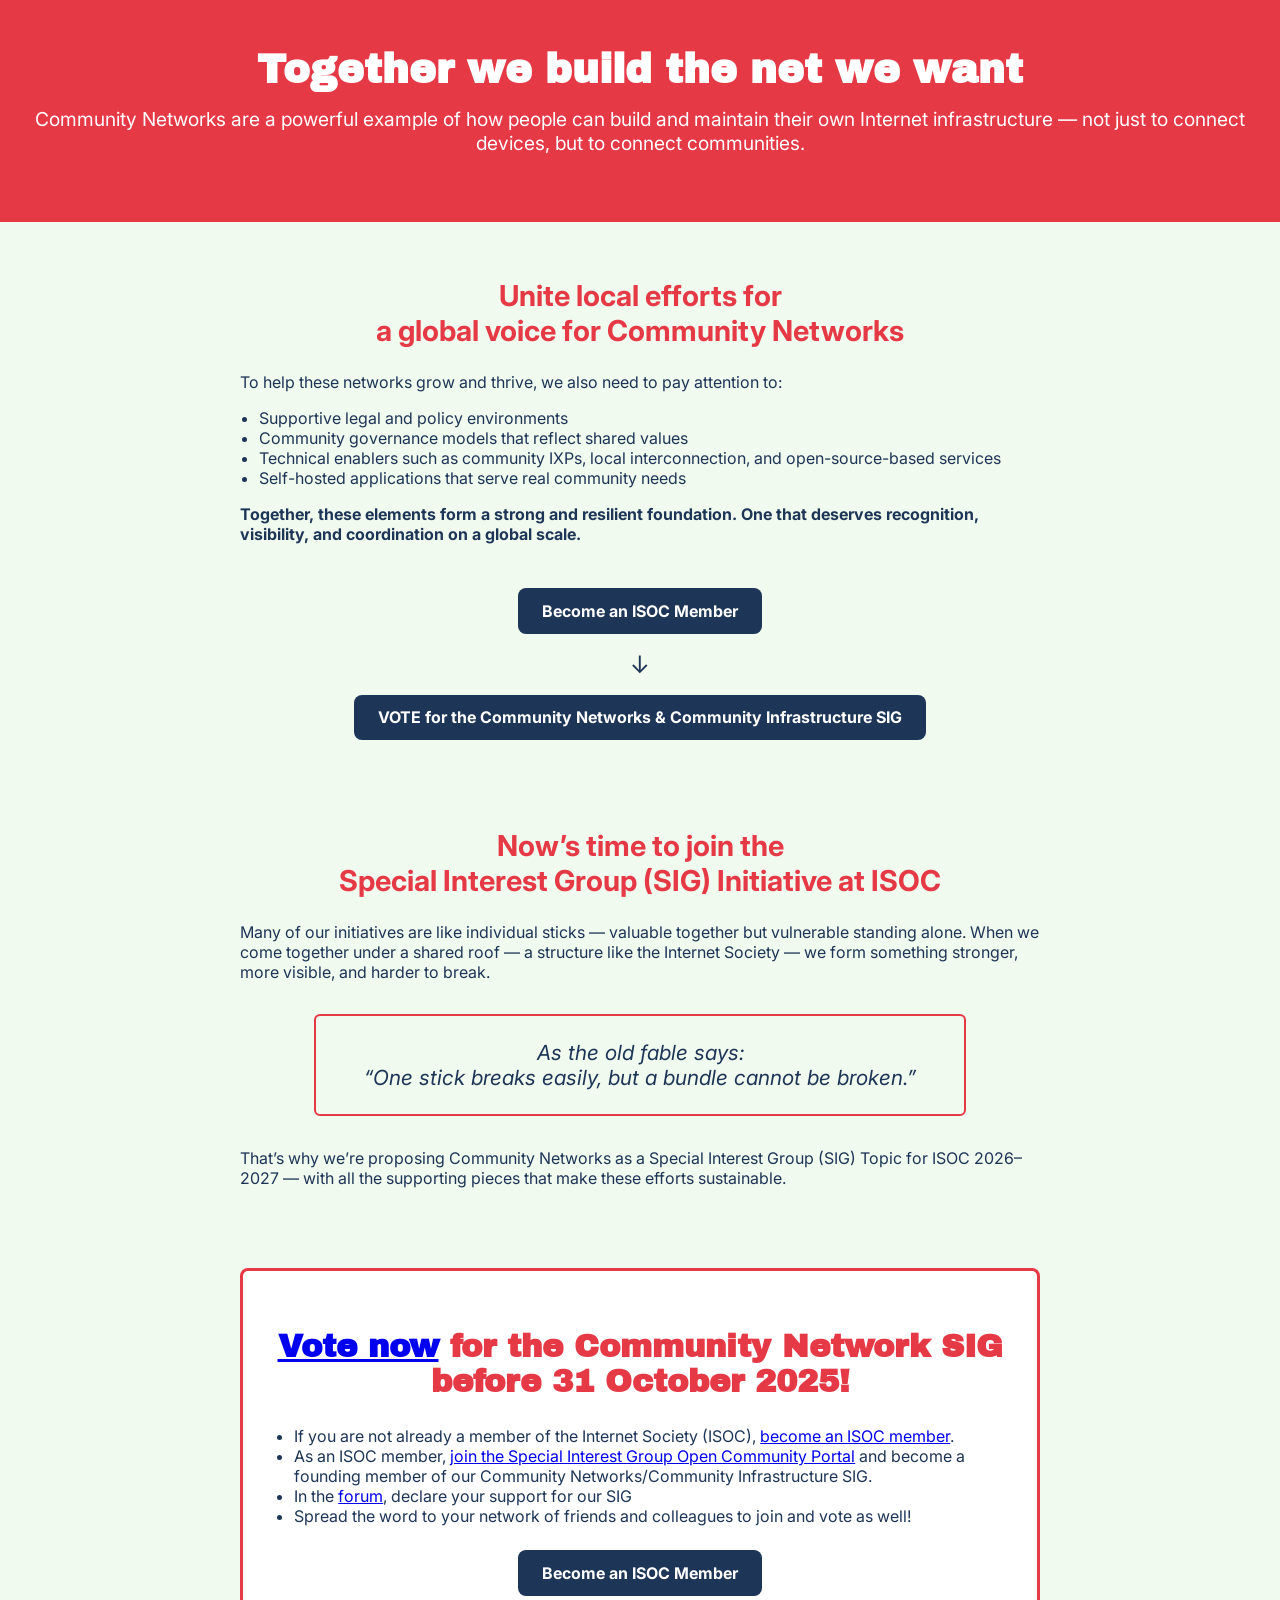
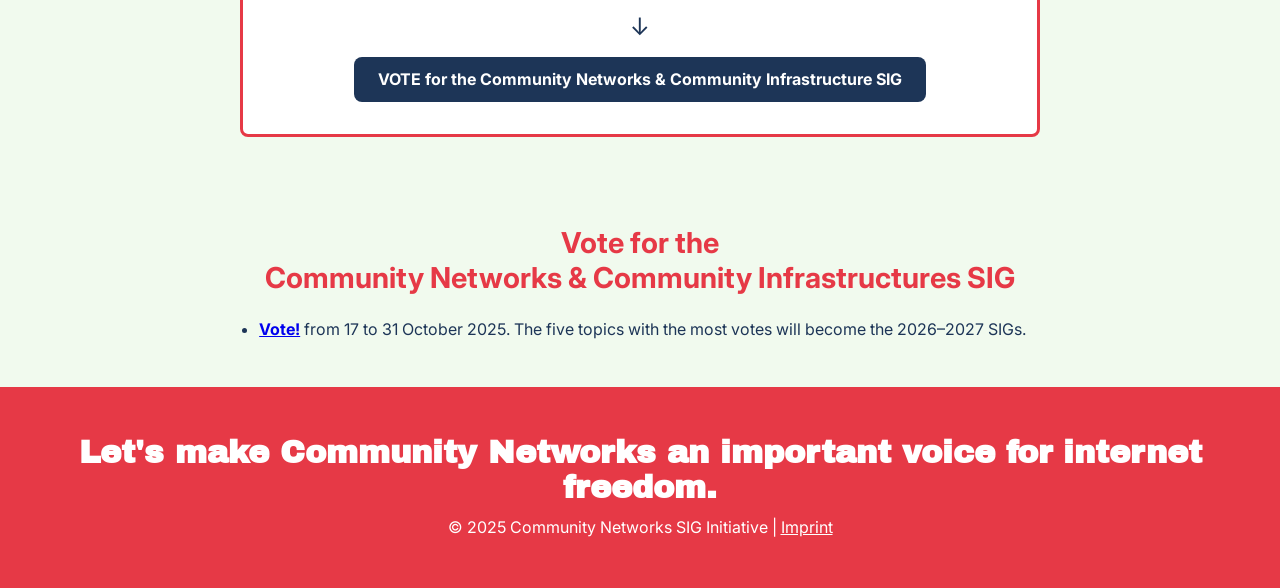
==== index.html @ 558577d7 "initial commit" ====
<!DOCTYPE html>
<html lang="en">
<head>
  <meta charset="UTF-8" />
  <meta name="viewport" content="width=device-width, initial-scale=1.0" />
  <title>Community Networks SIG – Build the Net We Want</title>
  <link href="https://fonts.googleapis.com/css2?family=Archivo+Black&family=Inter&display=swap" rel="stylesheet">
  <style>
    body {
      margin: 0;
      font-family: 'Inter', sans-serif;
      background-color: #F1FAEE;
      color: #1D3557;
    }
    header {
      background-color: #E63946;
      color: white;
      padding: 3rem 2rem;
      text-align: center;
    }
    header h1 {
      font-family: 'Archivo Black', sans-serif;
      font-size: 2.5rem;
      margin: 0;
    }
    header p {
      font-size: 1.2rem;
      margin-top: 1rem;
    }
    .cta-button {
      display: inline-block;
      background-color: #1D3557;
      color: white;
      padding: 0.8rem 1.5rem;
      border-radius: 8px;
      text-decoration: none;
      font-weight: bold;
    }
    section {
      padding: 2rem;
      max-width: 800px;
      margin: auto;
    }
    section h2 {
      font-size: 1.8rem;
      color: #E63946;
      text-align: center;
    }
    ul {
      padding-left: 1.2rem;
    }
    blockquote {
      font-style: italic;
      margin: 1.5rem 0;
      border-left: 4px solid #E63946;
      padding-left: 1rem;
      font-size: 1.6rem;
    }
    footer {
      background-color: #A8DADC;
      text-align: center;
      padding: 2rem;
      margin-top: 3rem;
    }
    .cta-group {
      margin-top: 1.5rem;
      display: flex;
      flex-direction: column;
      flex-wrap: wrap;
      gap: 1rem;
      align-items: center;
      justify-content: center;
    }
    .arrow {
      font-size: 1.5rem;
      color: #1D3557;
    }
  </style>
</head>
<body>
  <header>
    <h1>Together we build the net we want</h1>
    <p>Community Networks are a powerful example of how people can build and maintain their own Internet infrastructure — not just to connect devices, but to connect communities.</p>
  </header>

  <section>
    <h2>Unite local efforts for<br> a global voice for Community Networks</h2>
    <p>To help these networks grow and thrive, we also need to pay attention to:</p>
    <ul>
      <li>Supportive legal and policy environments</li>
      <li>Community governance models that reflect shared values</li>
      <li>Technical enablers such as community IXPs, local interconnection, and open-source-based services</li>
      <li>Self-hosted applications that serve real community needs</li>
    </ul>
    <p><strong>Together, these elements form a strong and resilient foundation. One that deserves recognition, visibility, and coordination on a global scale.</strong><br/><br/></p>
    <div class="cta-group">
      <a href="https://www.internetsociety.org/become-a-member/" target="_blank" class="cta-button">Become an ISOC Member</a>
      <span class="arrow">↓</span>
      <a href="https://www.surveymonkey.com/r/sigvote" target="_blank" class="cta-button">VOTE for the Community Networks & Community Infrastructure SIG</a>
    </div>
  </section>

  <section>
    <h2>Now’s time to join the <br> Special Interest Group (SIG) Initiative at ISOC</h2>
    <p>Many of our initiatives are like individual sticks — valuable together but vulnerable standing alone. When we come together under a shared roof — a structure like the Internet Society — we form something stronger, more visible, and harder to break.</p>
    <div style="margin: 2rem auto; padding: 1.5rem; border: 2px solid #E63946; border-radius: 6px; font-size: 1.3rem; font-style: italic; text-align: center; max-width: 600px;">
	    As the old fable says:<br> “One stick breaks easily, but a bundle cannot be broken.”
</div>
    <p>That’s why we’re proposing Community Networks as a Special Interest Group (SIG) Topic for ISOC 2026–2027 — with all the supporting pieces that make these efforts sustainable.</p>
  </section>

  <section>
  <div style="border: 3px solid #E63946; border-radius: 8px; padding: 2rem; background-color: #fff;">
    <h2 style="font-size: 2rem; text-align: center; color: #E63946; font-family: 'Archivo Black', sans-serif;">  <a href="https://www.surveymonkey.com/r/sigvote">Vote now</a> for the Community Network SIG<br>before 31 October 2025!</h2>
    <ul>
      <li>If you are not already a member of the Internet Society (ISOC), <a href="https://www.internetsociety.org/become-a-member/">become an ISOC member</a>.</li>
      <li>As an ISOC member, <a href="https://community.internetsociety.org/s/join-process?groupId=a0OUO00000AoDsS">join the Special Interest Group Open Community Portal</a> and become a founding member of our Community Networks/Community Infrastructure SIG.</li>
      <li>In the <a href="https://community.internetsociety.org/s/join-process?groupId=a0OUO00000AoDsS">forum</a>, declare your support for our SIG</li>
      <li>Spread the word to your network of friends and colleagues to join and vote as well!</li>
    </ul>
    <div class="cta-group">
      <a href="https://www.internetsociety.org/become-a-member/" target="_blank" class="cta-button">Become an ISOC Member</a>
      <span class="arrow">↓</span>
      <a href="https://www.surveymonkey.com/r/sigvote" target="_blank" class="cta-button">VOTE for the Community Networks & Community Infrastructure SIG</a>
    </div>
  </div>
</section>

  <section>
    <h2>Vote for the<br>Community Networks & Community Infrastructures SIG</h2>
    <ul>
	    <li><strong><a href="https://www.surveymonkey.com/r/sigvote">Vote!</a></strong> from 17 to 31 October 2025. The five topics with the most votes will become the 2026–2027 SIGs.</li>
    </ul>
    
  </section>

  <div style="background-color: #E63946; color: white; padding: 3rem 2rem; text-align: center; font-weight: bold; font-size: 2rem; font-family: 'Archivo Black', sans-serif;">
  Let's make Community Networks an important voice for internet freedom.<br />
  <span style="font-size: 1rem; font-family: 'Inter', sans-serif; font-weight: normal;">
    © 2025 Community Networks SIG Initiative | <a href="https://foerderverein.freie-netzwerke.de/impressum/" style="color: white; text-decoration: underline;">Imprint</a>
  </span>
</div>
</body>
</html>
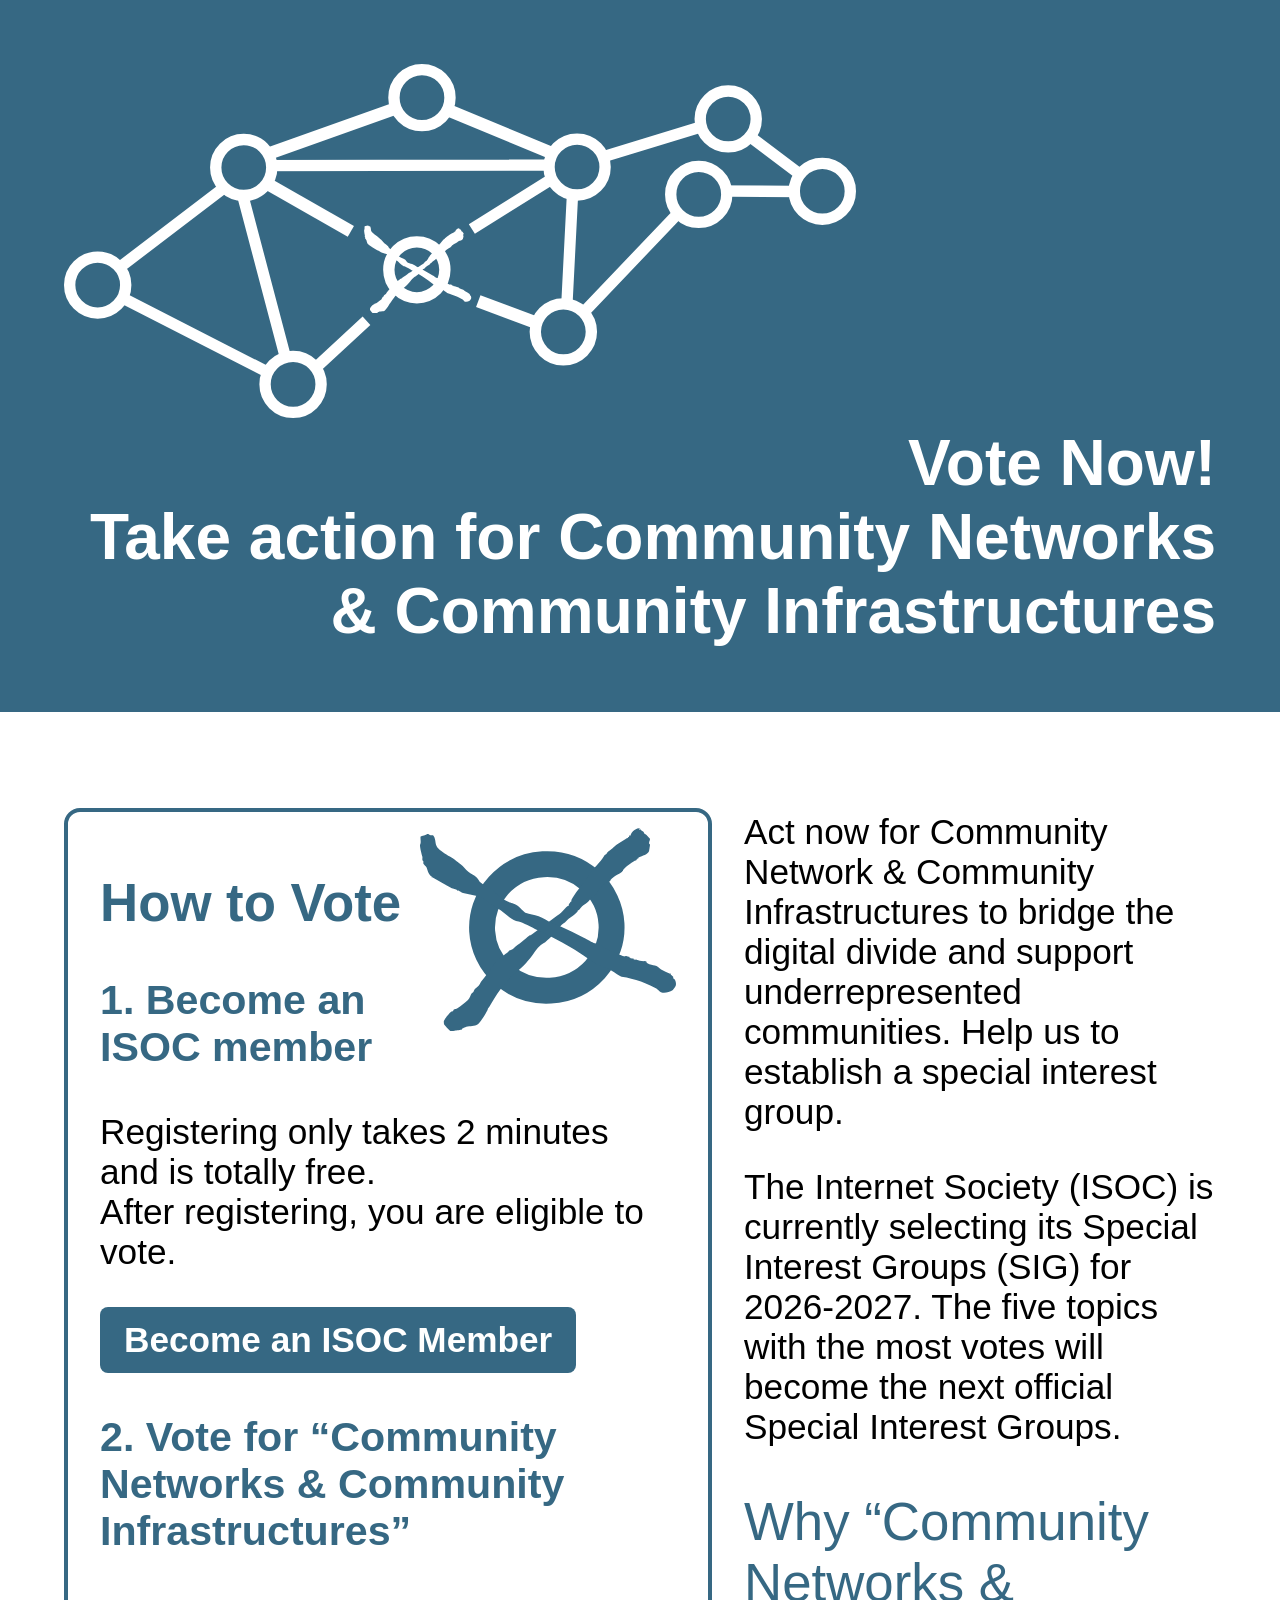
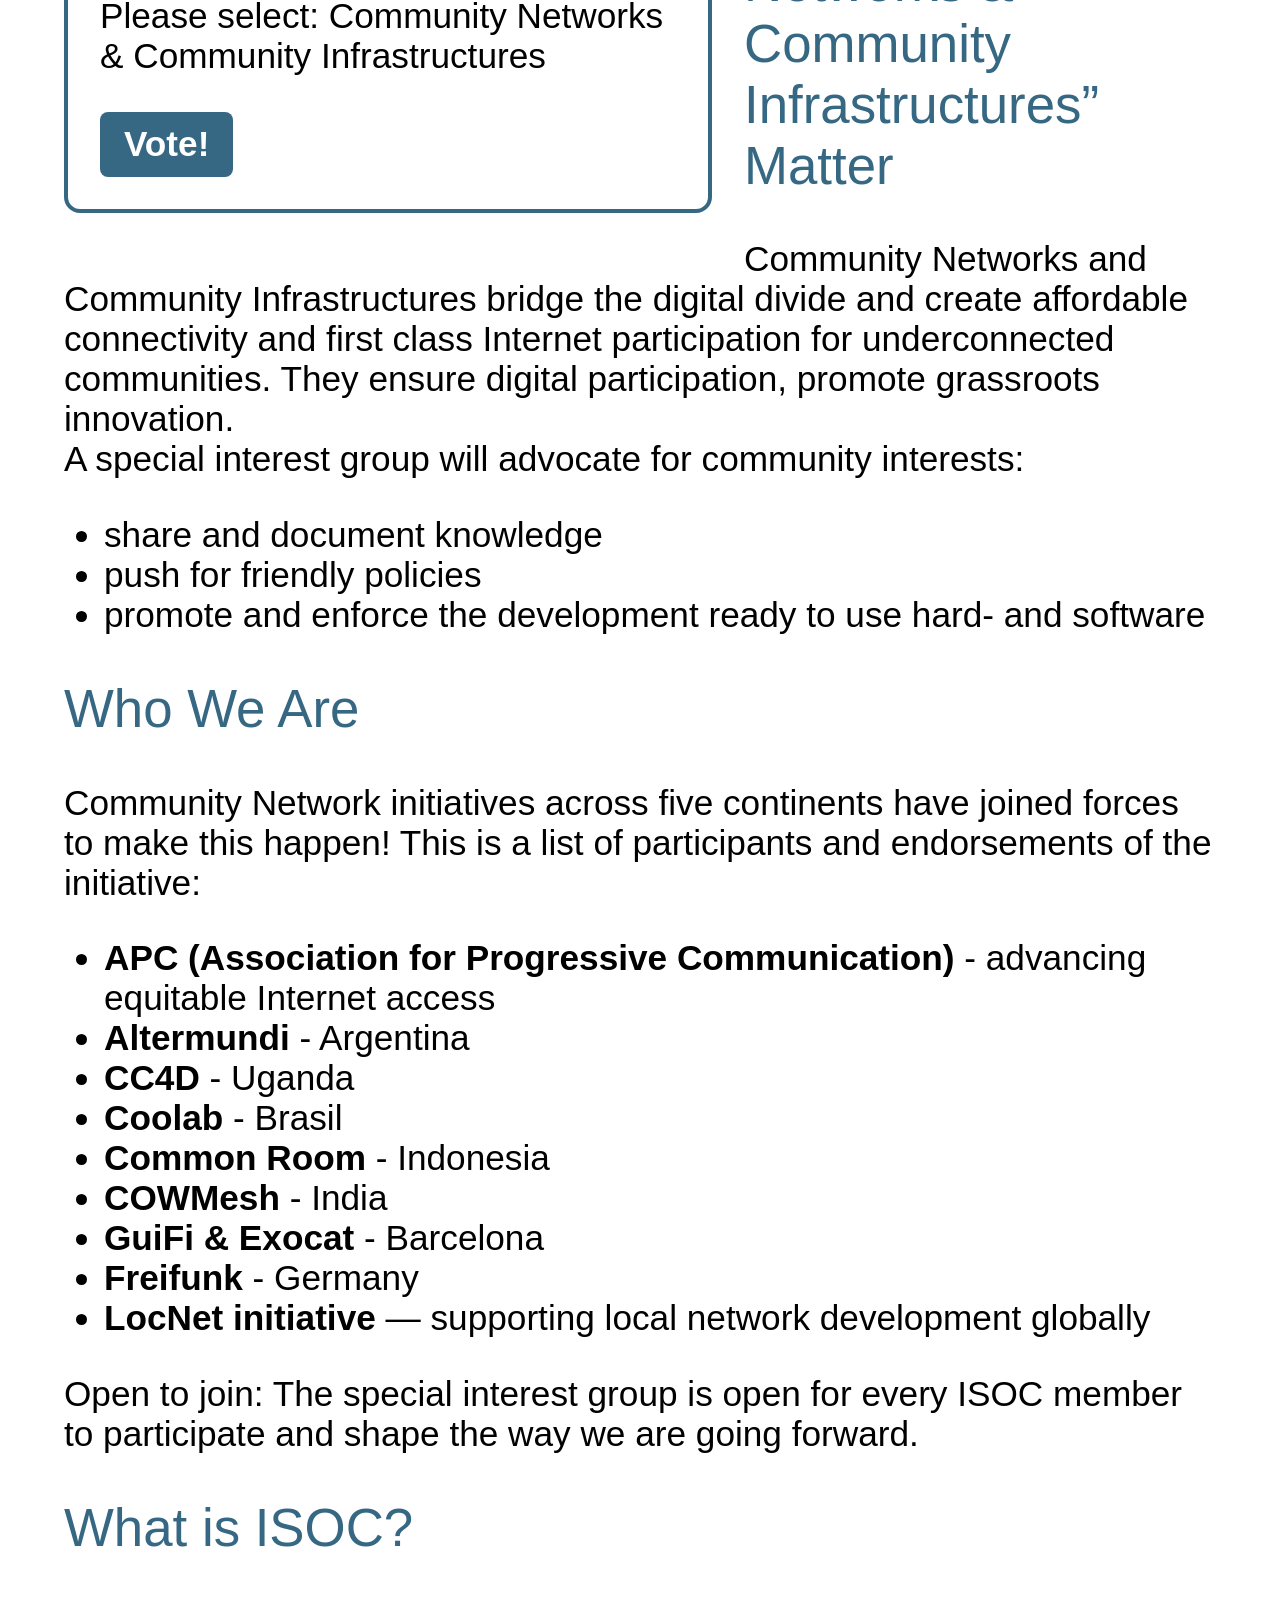
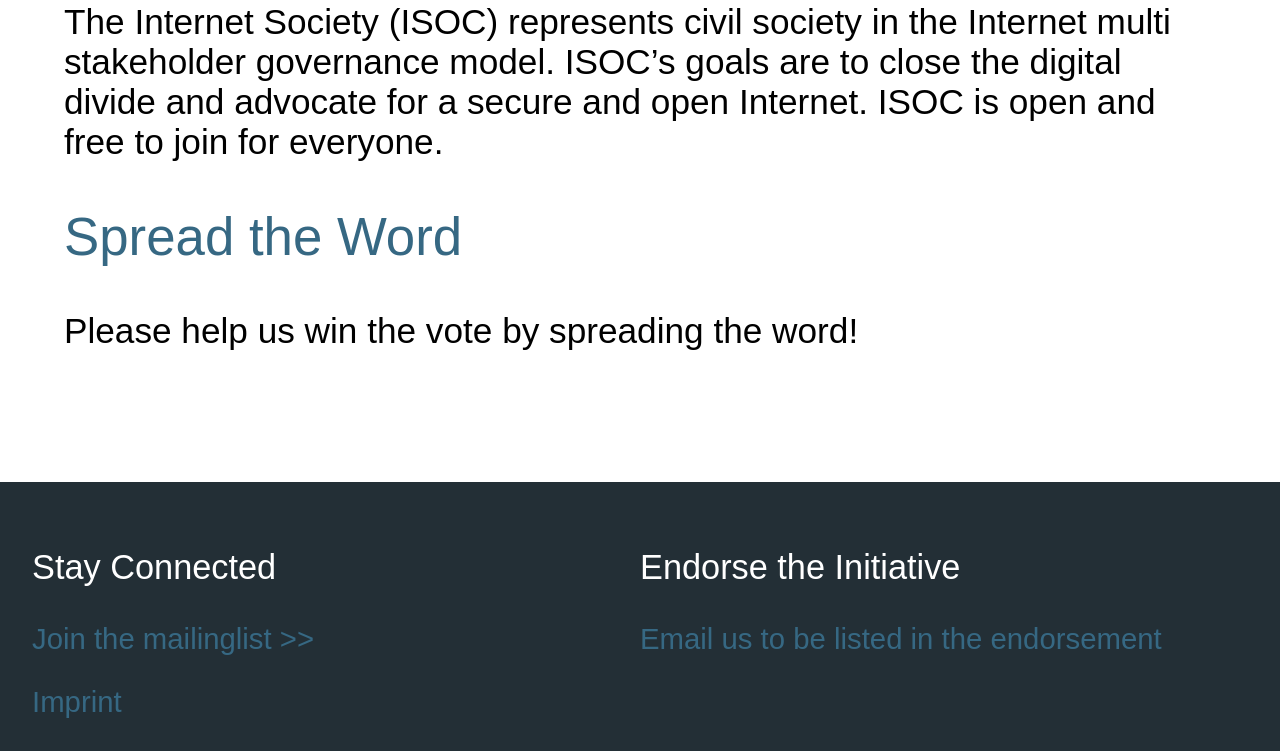
==== commit 0290fb5e: "mobile fixes" ====
--- a/index.html
+++ b/index.html
@@ -1,144 +1,136 @@
 <!DOCTYPE html>
 <html lang="en">
+
 <head>
   <meta charset="UTF-8" />
   <meta name="viewport" content="width=device-width, initial-scale=1.0" />
-  <title>Community Networks SIG – Build the Net We Want</title>
-  <link href="https://fonts.googleapis.com/css2?family=Archivo+Black&family=Inter&display=swap" rel="stylesheet">
-  <style>
-    body {
-      margin: 0;
-      font-family: 'Inter', sans-serif;
-      background-color: #F1FAEE;
-      color: #1D3557;
-    }
-    header {
-      background-color: #E63946;
-      color: white;
-      padding: 3rem 2rem;
-      text-align: center;
-    }
-    header h1 {
-      font-family: 'Archivo Black', sans-serif;
-      font-size: 2.5rem;
-      margin: 0;
-    }
-    header p {
-      font-size: 1.2rem;
-      margin-top: 1rem;
-    }
-    .cta-button {
-      display: inline-block;
-      background-color: #1D3557;
-      color: white;
-      padding: 0.8rem 1.5rem;
-      border-radius: 8px;
-      text-decoration: none;
-      font-weight: bold;
-    }
-    section {
-      padding: 2rem;
-      max-width: 800px;
-      margin: auto;
-    }
-    section h2 {
-      font-size: 1.8rem;
-      color: #E63946;
-      text-align: center;
-    }
-    ul {
-      padding-left: 1.2rem;
-    }
-    blockquote {
-      font-style: italic;
-      margin: 1.5rem 0;
-      border-left: 4px solid #E63946;
-      padding-left: 1rem;
-      font-size: 1.6rem;
-    }
-    footer {
-      background-color: #A8DADC;
-      text-align: center;
-      padding: 2rem;
-      margin-top: 3rem;
-    }
-    .cta-group {
-      margin-top: 1.5rem;
-      display: flex;
-      flex-direction: column;
-      flex-wrap: wrap;
-      gap: 1rem;
-      align-items: center;
-      justify-content: center;
-    }
-    .arrow {
-      font-size: 1.5rem;
-      color: #1D3557;
-    }
-  </style>
+  <title>Vote Now! Community Networks & Community Infrastructures</title>
+  <link rel="stylesheet" href="vote-now.css" type="text/css">
+
+  <meta property="og:url" content="https://isoc-sig.beta.freifunk.net/vote-now.html">
+  <meta property="og:site_name"
+    content="Community Networks & Community Infrastructures Special Interest Group Initiative">
+  <meta property="og:title" content="Vote Now! for Community Networks & Community Infrastructures">
+  <meta property="og:description"
+    content="Help us win the vote for an ISOC Special Interest Group for Community Networks & Community Infrastructures">
+  <meta property="og:image:width" content="1024">
+  <meta property="og:image:height" content="683">
+  <meta property="og:image" content="https://isoc-sig.beta.freifunk.net/vote-now.jpg">
+  <meta property="og:image:secure_url" content="https://isoc-sig.beta.freifunk.net/vote-now.jpg">
+  <meta property="og:image:type" content="image/jpeg" />
+  <meta property="og:locale" content="en">
+  <meta property="og:type" content="website">
+
+  <meta name="twitter:card" content="summary">
+  <meta name="twitter:title" content="Vote Now! for Community Networks & Community Infrastructures">
+  <meta name="twitter:description"
+    content="Help us win the vote for an ISOC Special Interest Group for Community Networks & Community Infrastructures">
+  <meta name="twitter:image" content="https://isoc-sig.beta.freifunk.net/vote-now.jpg">
+
 </head>
+
 <body>
   <header>
-    <h1>Together we build the net we want</h1>
-    <p>Community Networks are a powerful example of how people can build and maintain their own Internet infrastructure — not just to connect devices, but to connect communities.</p>
+    <p class="network">
+      <img src="network-header.svg" alt="Vote Now! for Community Networks & Community Infrastructures" />
+    </p>
+    <h1>Vote Now!<br />
+      Take action for Community Networks & Community Infrastructures</h1>
+
   </header>
 
-  <section>
-    <h2>Unite local efforts for<br> a global voice for Community Networks</h2>
-    <p>To help these networks grow and thrive, we also need to pay attention to:</p>
-    <ul>
-      <li>Supportive legal and policy environments</li>
-      <li>Community governance models that reflect shared values</li>
-      <li>Technical enablers such as community IXPs, local interconnection, and open-source-based services</li>
-      <li>Self-hosted applications that serve real community needs</li>
-    </ul>
-    <p><strong>Together, these elements form a strong and resilient foundation. One that deserves recognition, visibility, and coordination on a global scale.</strong><br/><br/></p>
-    <div class="cta-group">
-      <a href="https://www.internetsociety.org/become-a-member/" target="_blank" class="cta-button">Become an ISOC Member</a>
-      <span class="arrow">↓</span>
-      <a href="https://www.surveymonkey.com/r/sigvote" target="_blank" class="cta-button">VOTE for the Community Networks & Community Infrastructure SIG</a>
+  <main>
+
+
+    <section id="how-to-vote">
+      <img src="vote.svg" alt="" class="vote">
+      <h2>How to Vote</h2>
+      <div>
+        <h3><span class="number">1.</span> Become an ISOC member</h3>
+        <p>Registering only takes 2 minutes and is totally free.<br />
+          After registering, you are eligible to vote.</p>
+        <a class="button" target="_blank" href="https://www.internetsociety.org/become-a-member/">Become an ISOC
+          Member</a>
+      </div>
+      <div>
+        <h3><span class="number">2.</span> Vote for “Community Networks & Community Infrastructures”</h3>
+        <p>Please select: Community Networks & Community Infrastructures</p>
+        <a class="button" target="_blank" href="https://www.surveymonkey.com/r/sigvote">Vote!</a>
+      </div>
+    </section>
+
+    <section id="introduction">
+      <p>Act now for Community Network & Community Infrastructures to bridge the digital divide and support
+        underrepresented communities. Help us to establish a special interest group.</p>
+      <p>The Internet Society (ISOC) is currently selecting its Special Interest Groups (SIG) for 2026-2027. The five
+        topics with the most votes will become the next official Special Interest Groups.</p>
+    </section>
+
+    <section id="why">
+      <h2>Why “Community Networks & Community Infrastructures” Matter</h2>
+      <p>Community Networks and Community Infrastructures bridge the digital divide and create affordable connectivity
+        and
+        first class Internet participation for underconnected communities. They ensure digital participation, promote
+        grassroots innovation.<br />
+        A special interest group will advocate for community interests:</p>
+      <ul>
+        <li>share and document knowledge</li>
+        <li>push for friendly policies</li>
+        <li>promote and enforce the development ready to use hard- and software</li>
+      </ul>
+    </section>
+
+    <section id="who-we-are">
+      <h2>Who We Are</h2>
+      <p>Community Network initiatives across five continents have joined forces to make this happen!
+        This is a list of participants and endorsements of the initiative:
+      </p>
+      <ul>
+        <li><strong>APC (Association for Progressive Communication)</strong> - advancing equitable Internet access</li>
+        <li><strong>Altermundi</strong> - Argentina</li>
+        <li><strong>CC4D</strong> - Uganda</li>
+        <li><strong>Coolab</strong> - Brasil</li>
+        <li><strong>Common Room</strong> - Indonesia</li>
+        <li><strong>COWMesh</strong> - India</li>
+        <li><strong>GuiFi & Exocat</strong> - Barcelona</li>
+        <li><strong>Freifunk</strong> - Germany</li>
+        <li><strong>LocNet initiative</strong> — supporting local network development globally</li>
+      </ul>
+      <p>Open to join: The special interest group is open for every ISOC member to participate and shape the way we are
+        going forward.
+      </p>
+    </section>
+
+    <section id="what-is-isoc">
+      <h2>What is ISOC?</h2>
+      <p>The Internet Society (ISOC) represents civil society in the Internet multi stakeholder governance model. ISOC’s
+        goals are to close the digital divide and advocate for a secure and open Internet. ISOC is open and free to join
+        for everyone.
+      </p>
+    </section>
+
+    <section id="spread-the-word">
+      <h2>Spread the Word</h2>
+      <p>Please help us win the vote by spreading the word!</p>
+    </section>
+  </main>
+
+  <footer>
+    <div class="flex">
+      <div>
+        <h3>Stay Connected</h3>
+        <p><a href="mailto:isoc-cnci-sig@freifunk.net" target="_blank">Join the mailinglist &gt;&gt;</a></p>
+
+      </div>
+      <div>
+        <h3>Endorse the Initiative</h3>
+        <p><a href="mailto:isoc-cnci-sig@networkcommons.org">Email us to be listed in the endorsement</a>
+        </p>
+      </div>
     </div>
-  </section>
 
-  <section>
-    <h2>Now’s time to join the <br> Special Interest Group (SIG) Initiative at ISOC</h2>
-    <p>Many of our initiatives are like individual sticks — valuable together but vulnerable standing alone. When we come together under a shared roof — a structure like the Internet Society — we form something stronger, more visible, and harder to break.</p>
-    <div style="margin: 2rem auto; padding: 1.5rem; border: 2px solid #E63946; border-radius: 6px; font-size: 1.3rem; font-style: italic; text-align: center; max-width: 600px;">
-	    As the old fable says:<br> “One stick breaks easily, but a bundle cannot be broken.”
-</div>
-    <p>That’s why we’re proposing Community Networks as a Special Interest Group (SIG) Topic for ISOC 2026–2027 — with all the supporting pieces that make these efforts sustainable.</p>
-  </section>
+    <p class="imprint"><a href="https://foerderverein.freie-netzwerke.de/impressum/">Imprint</a></p>
+  </footer>
+</body>
 
-  <section>
-  <div style="border: 3px solid #E63946; border-radius: 8px; padding: 2rem; background-color: #fff;">
-    <h2 style="font-size: 2rem; text-align: center; color: #E63946; font-family: 'Archivo Black', sans-serif;">  <a href="https://www.surveymonkey.com/r/sigvote">Vote now</a> for the Community Network SIG<br>before 31 October 2025!</h2>
-    <ul>
-      <li>If you are not already a member of the Internet Society (ISOC), <a href="https://www.internetsociety.org/become-a-member/">become an ISOC member</a>.</li>
-      <li>As an ISOC member, <a href="https://community.internetsociety.org/s/join-process?groupId=a0OUO00000AoDsS">join the Special Interest Group Open Community Portal</a> and become a founding member of our Community Networks/Community Infrastructure SIG.</li>
-      <li>In the <a href="https://community.internetsociety.org/s/join-process?groupId=a0OUO00000AoDsS">forum</a>, declare your support for our SIG</li>
-      <li>Spread the word to your network of friends and colleagues to join and vote as well!</li>
-    </ul>
-    <div class="cta-group">
-      <a href="https://www.internetsociety.org/become-a-member/" target="_blank" class="cta-button">Become an ISOC Member</a>
-      <span class="arrow">↓</span>
-      <a href="https://www.surveymonkey.com/r/sigvote" target="_blank" class="cta-button">VOTE for the Community Networks & Community Infrastructure SIG</a>
-    </div>
-  </div>
-</section>
-
-  <section>
-    <h2>Vote for the<br>Community Networks & Community Infrastructures SIG</h2>
-    <ul>
-	    <li><strong><a href="https://www.surveymonkey.com/r/sigvote">Vote!</a></strong> from 17 to 31 October 2025. The five topics with the most votes will become the 2026–2027 SIGs.</li>
-    </ul>
-    
-  </section>
-
-  <div style="background-color: #E63946; color: white; padding: 3rem 2rem; text-align: center; font-weight: bold; font-size: 2rem; font-family: 'Archivo Black', sans-serif;">
-  Let's make Community Networks an important voice for internet freedom.<br />
-  <span style="font-size: 1rem; font-family: 'Inter', sans-serif; font-weight: normal;">
-    © 2025 Community Networks SIG Initiative | <a href="https://foerderverein.freie-netzwerke.de/impressum/" style="color: white; text-decoration: underline;">Imprint</a>
-  </span>
-</div>
-</body>
-</html>
+</html>
--- a/vote-now.css
+++ b/vote-now.css
@@ -0,0 +1,162 @@
+:root {
+    --highlight-color: #366883;
+    --highlight-contrast: #ffffff;
+    --font-family: 'Hind', Helvetica, Arial, sans-serif;
+    --page-width: 88rem;
+    --footer-background: #232f36;
+    --footer-text-color: #ffffff;
+}
+
+@media screen and (max-width: 1120px) {
+    :root {
+        font-size: 10px;
+    }
+}
+
+body {
+    margin: 0;
+    font-family: Hind, Helvetica, Arial, sans-serif;
+    font-weight: 300;
+    letter-spacing: 0;
+    font-size: 2.2rem;
+}
+
+h1,
+h2,
+h3,
+h4,
+h5,
+h6 {
+    font-weight: 300;
+}
+
+a {
+    color: var(--highlight-color);
+    text-decoration: none;
+}
+
+a:hover {
+    text-decoration: underline;
+}
+
+header {
+    background-color: var(--highlight-color);
+    color: var(--highlight-contrast);
+    padding: 4rem;
+}
+
+@media screen and (max-width: 1120px) {
+    header {
+        padding: 2rem;
+    }
+}
+
+header h1,
+header p {
+    max-width: var(--page-width);
+    margin: auto;
+}
+
+header h1 {
+    font-size: 4rem;
+    font-weight: bold;
+    text-align: right;
+}
+
+header p {
+    text-align: left;
+}
+
+header p img {
+    max-width: 100%;
+}
+
+
+main {
+    max-width: var(--page-width);
+    margin: auto;
+    padding: 4rem;
+}
+
+main h1,
+main h2,
+main h3 {
+    color: var(--highlight-color);
+}
+
+
+/* How To Vote */
+#how-to-vote {
+    border: 4px solid var(--highlight-color);
+    padding: 2rem;
+    padding-top: 1rem;
+    border-radius: 1rem;
+    margin-top: 2rem;
+    margin-bottom: 2rem;
+}
+
+@media screen and (min-width: 1120px) {
+    #how-to-vote {
+        float: left;
+        width: 50%;
+        margin-right: 2rem;
+    }
+}
+
+#how-to-vote .vote {
+    display: block;
+    float: right;
+    width: 16rem;
+}
+
+#how-to-vote h2 {
+    font-weight: bold;
+}
+
+#how-to-vote h3 {
+    font-weight: bold;
+}
+
+a.button {
+    display: inline-block;
+    background-color: var(--highlight-color);
+    color: var(--highlight-contrast);
+    padding: 0.8rem 1.5rem;
+    border-radius: 8px;
+    text-decoration: none;
+    font-weight: bold;
+    transition-duration: 0.4s;
+}
+
+a.button:hover {
+    box-shadow: 12px 12px 2px 1px rgba(0, 0, 0, 0.6);
+}
+
+footer {
+    background-color: var(--footer-background);
+    color: var(--footer-text-color);
+    padding: 4rem;
+    padding-bottom: 4rem;
+    margin-top: 2rem;
+    font-size: smaller;
+}
+
+footer .imprint,
+footer .flex {
+    max-width: var(--page-width);
+    margin: auto;
+}
+
+@media screen and (min-width: 1120px) {
+    footer {
+        padding: 2rem;
+    }
+
+    footer .flex {
+        display: flex;
+    }
+
+    footer .flex div {
+        flex: 1;
+    }
+}
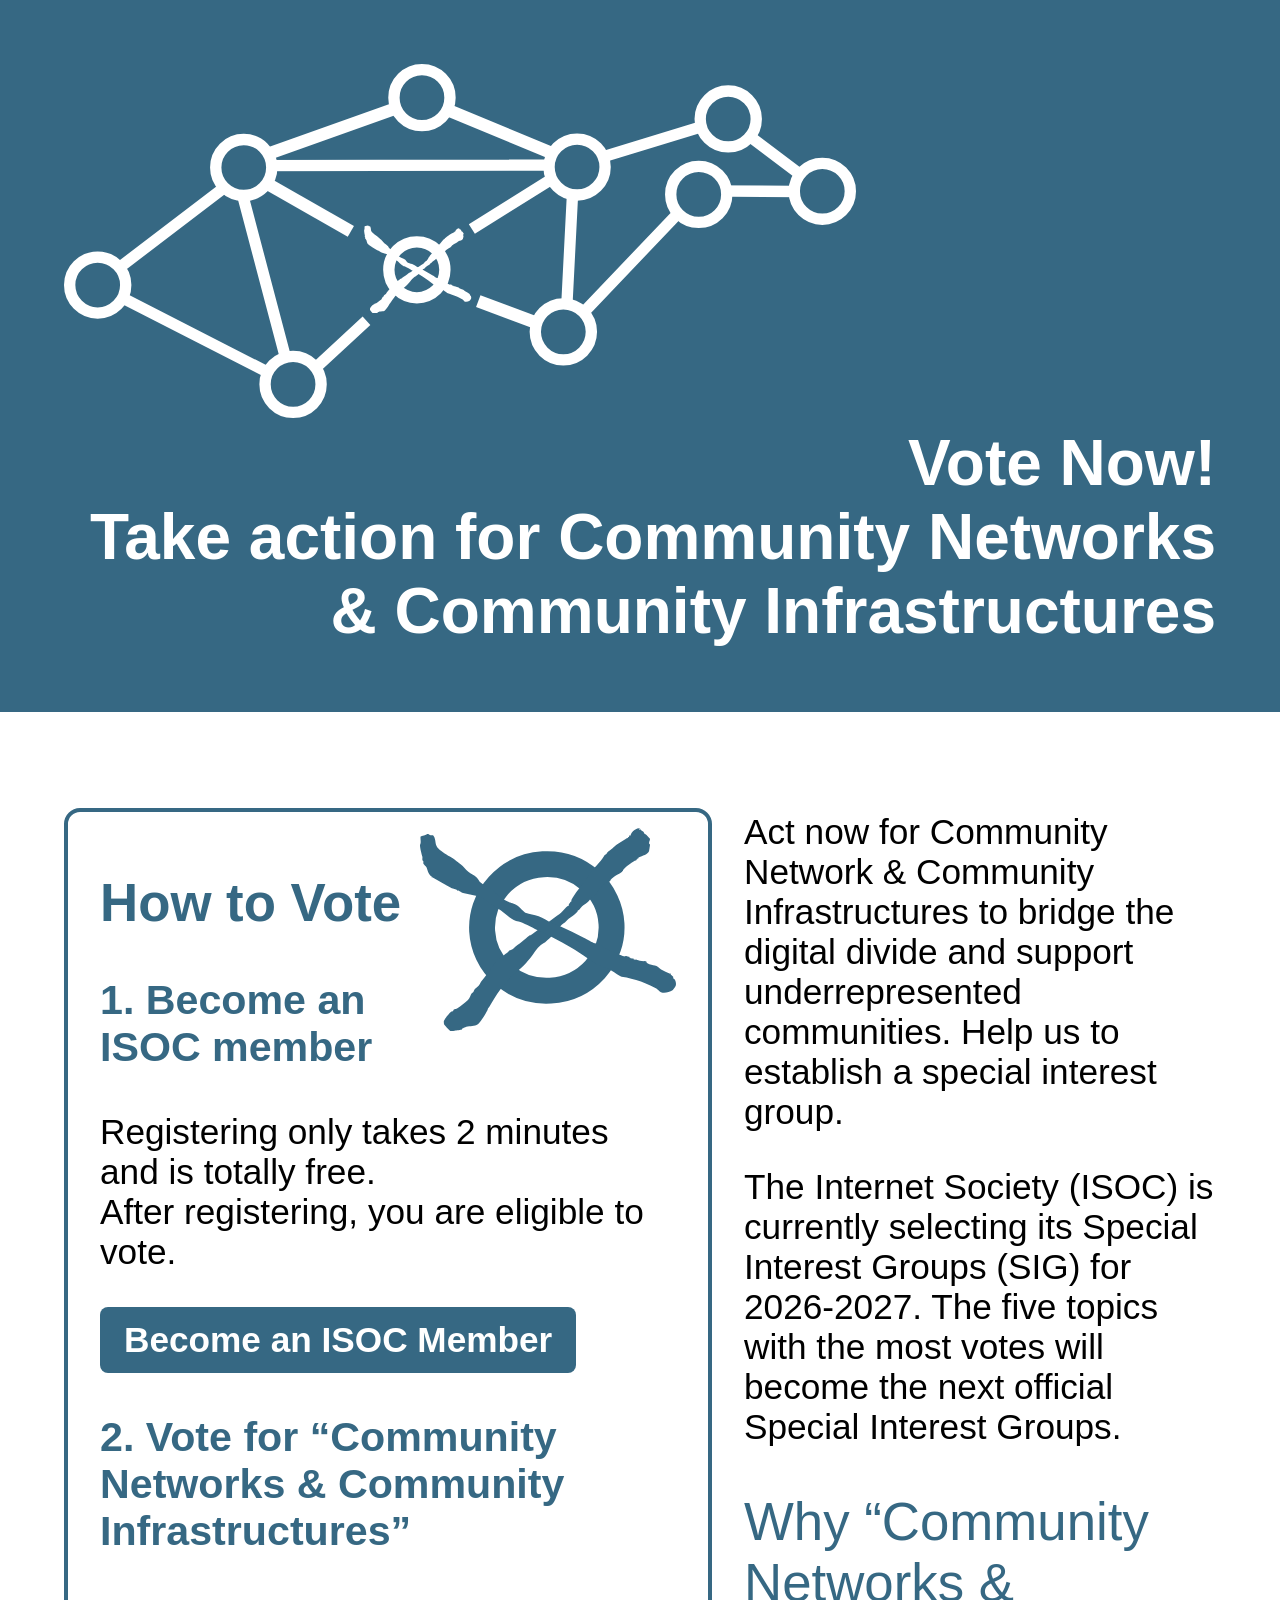
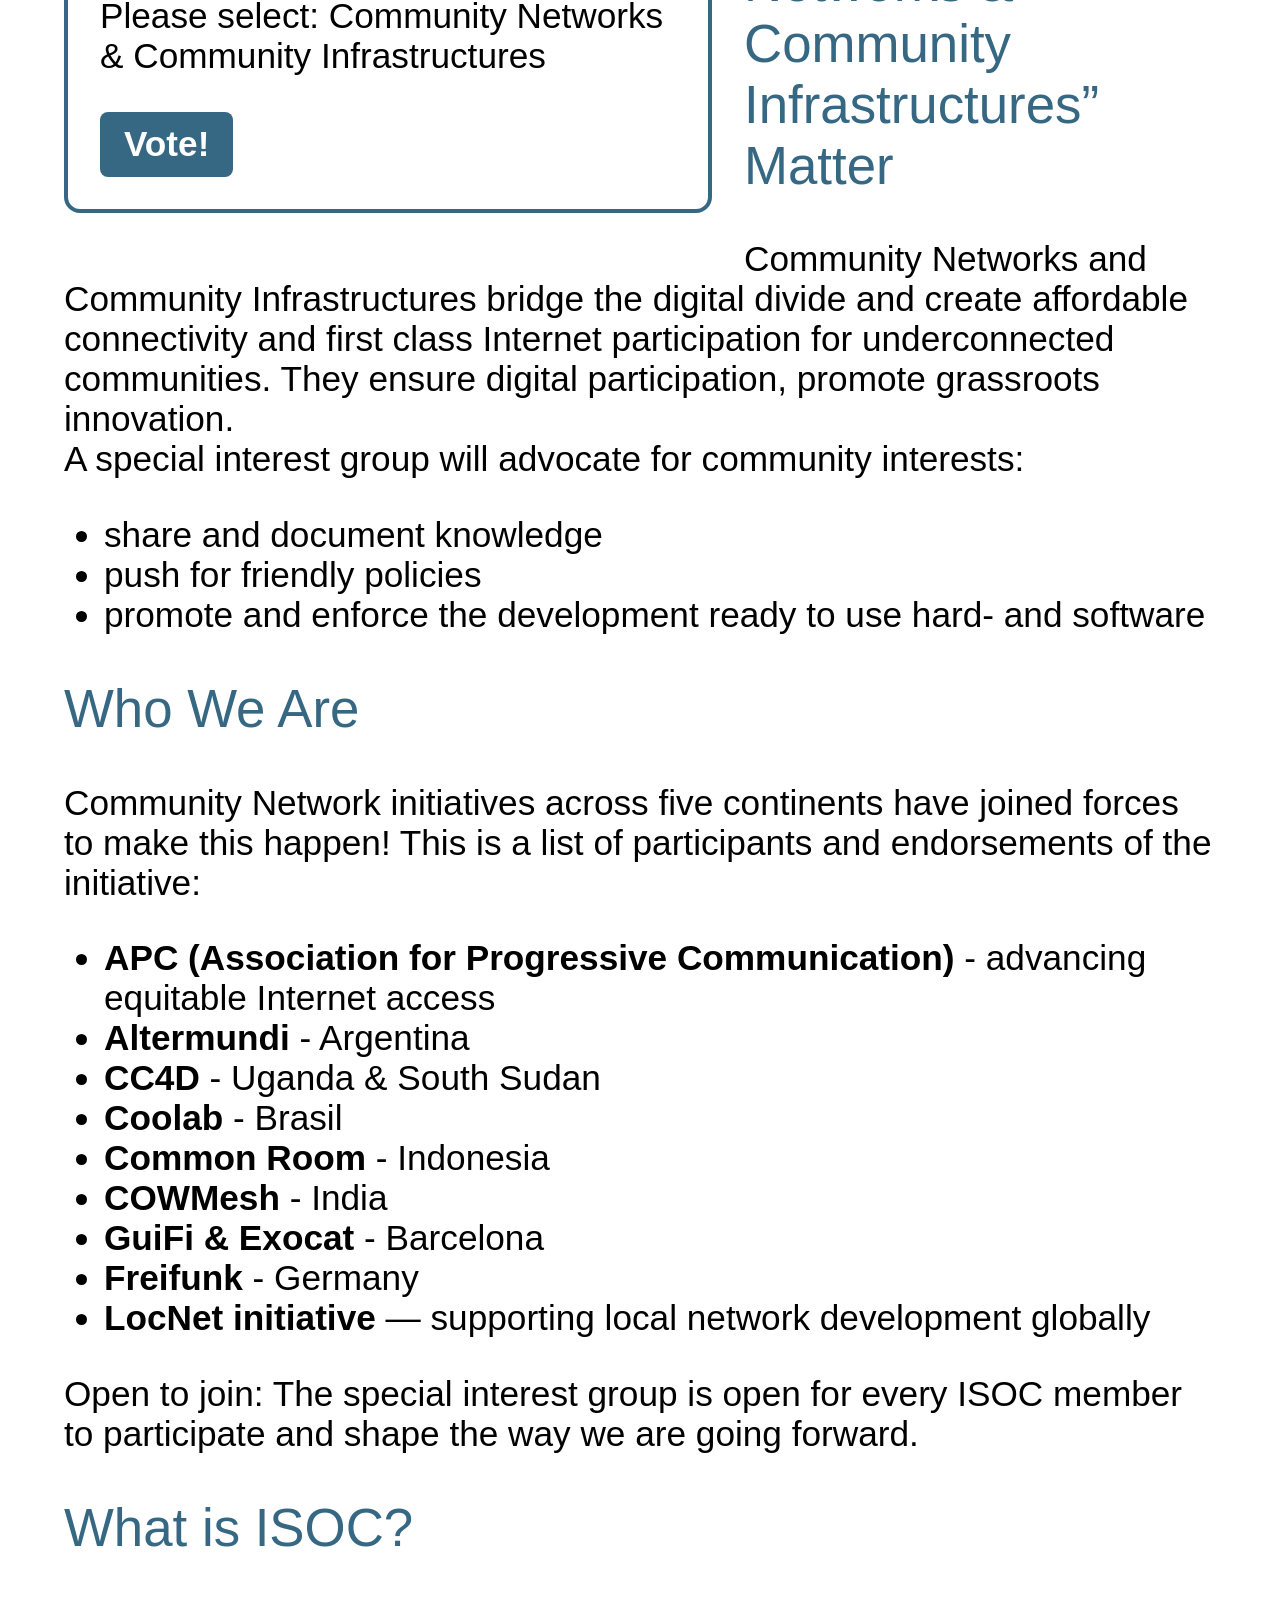
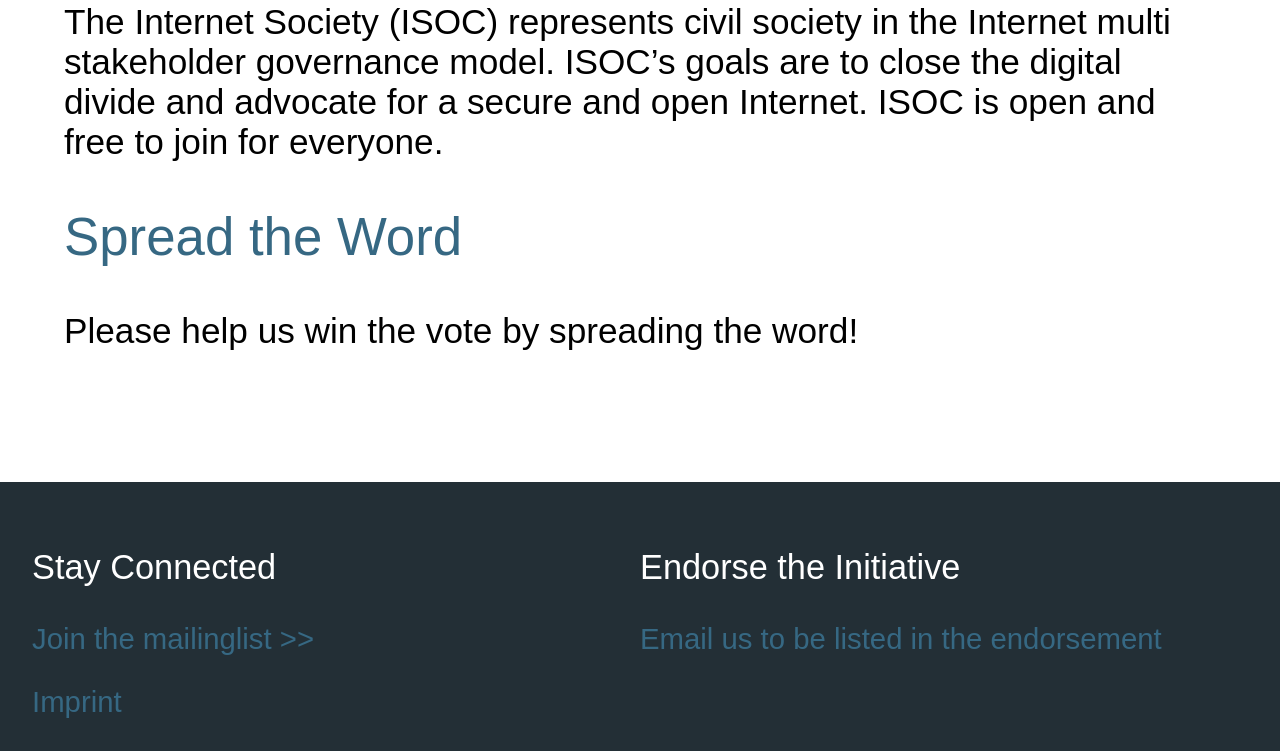
==== commit d4ec2a4c: "added South Sudan endorsement" ====
--- a/index.html
+++ b/index.html
@@ -88,7 +88,7 @@
       <ul>
         <li><strong>APC (Association for Progressive Communication)</strong> - advancing equitable Internet access</li>
         <li><strong>Altermundi</strong> - Argentina</li>
-        <li><strong>CC4D</strong> - Uganda</li>
+        <li><strong>CC4D</strong> - Uganda & South Sudan</li>
         <li><strong>Coolab</strong> - Brasil</li>
         <li><strong>Common Room</strong> - Indonesia</li>
         <li><strong>COWMesh</strong> - India</li>
--- a/vote-now.css
+++ b/vote-now.css
@@ -76,6 +76,12 @@
     max-width: var(--page-width);
     margin: auto;
     padding: 4rem;
+}
+
+@media screen and (max-width: 1120px) {
+    main {
+        padding: 2rem;
+    }
 }
 
 main h1,
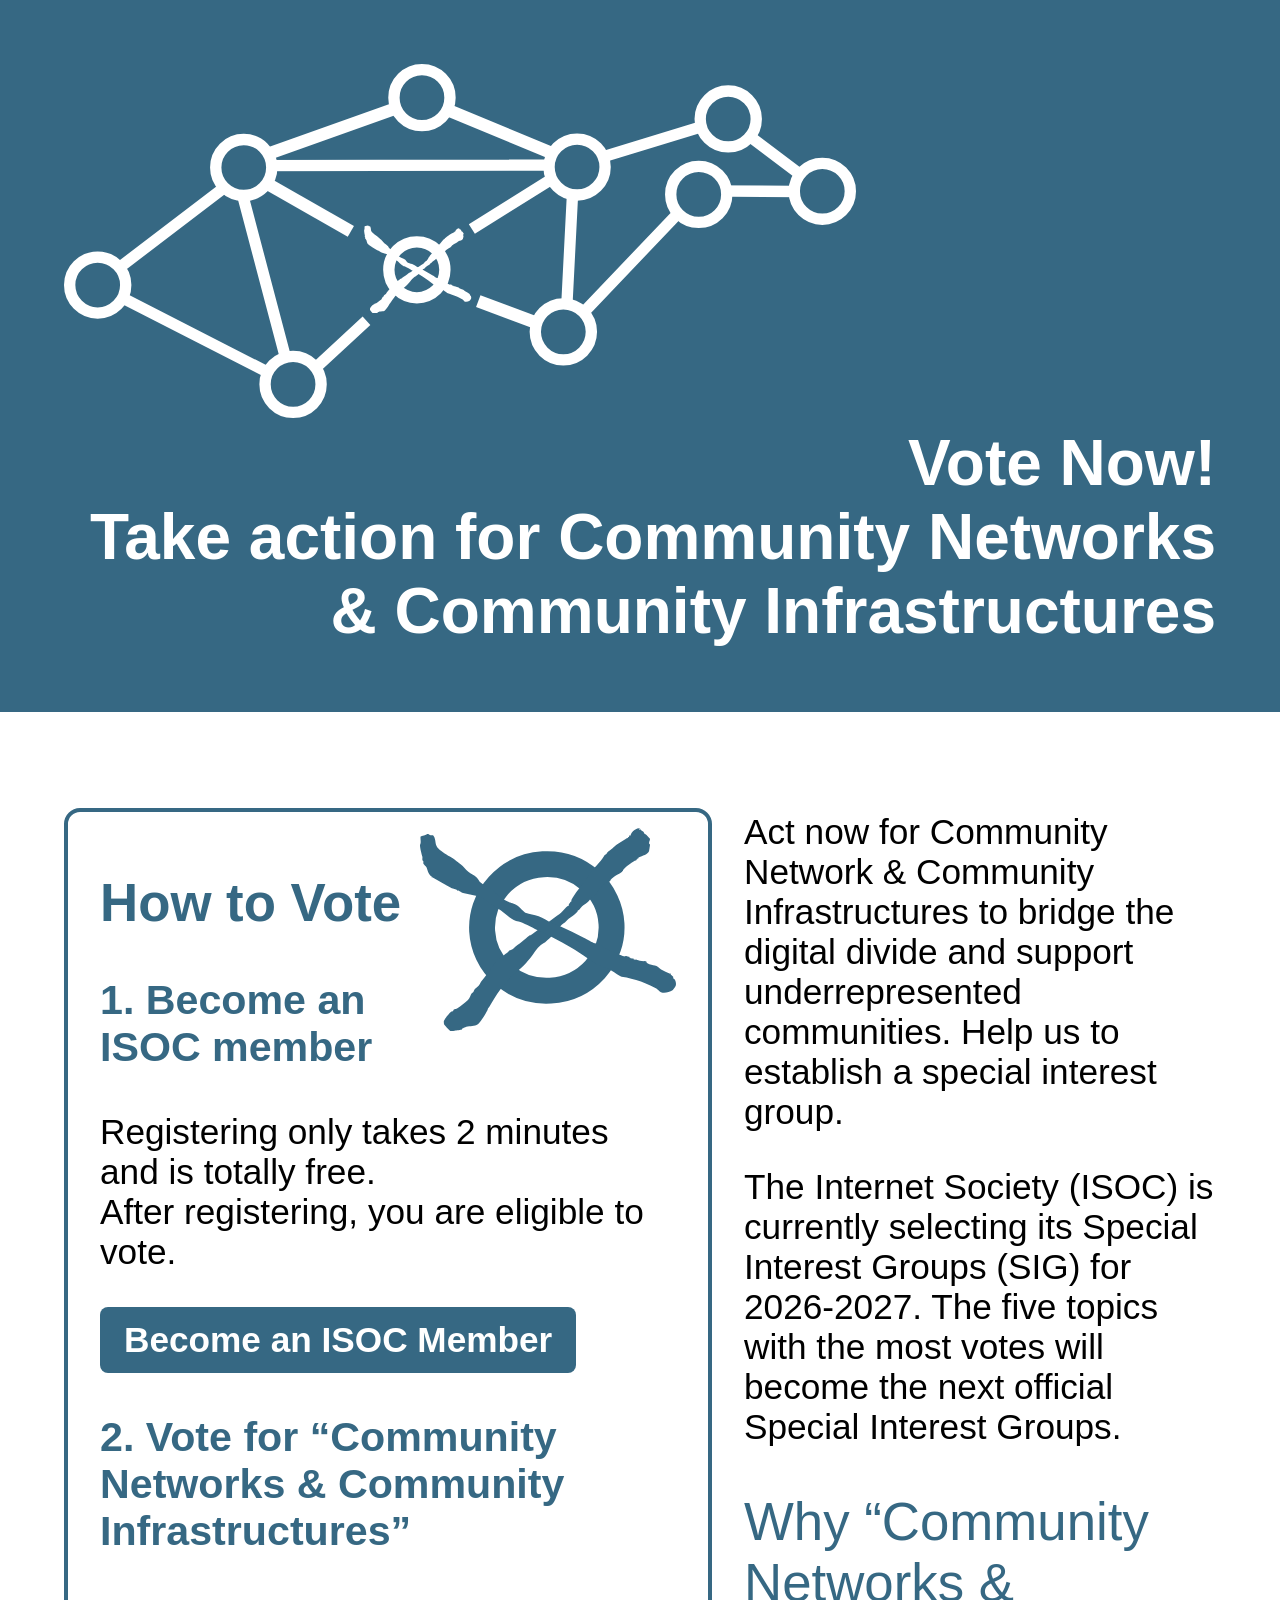
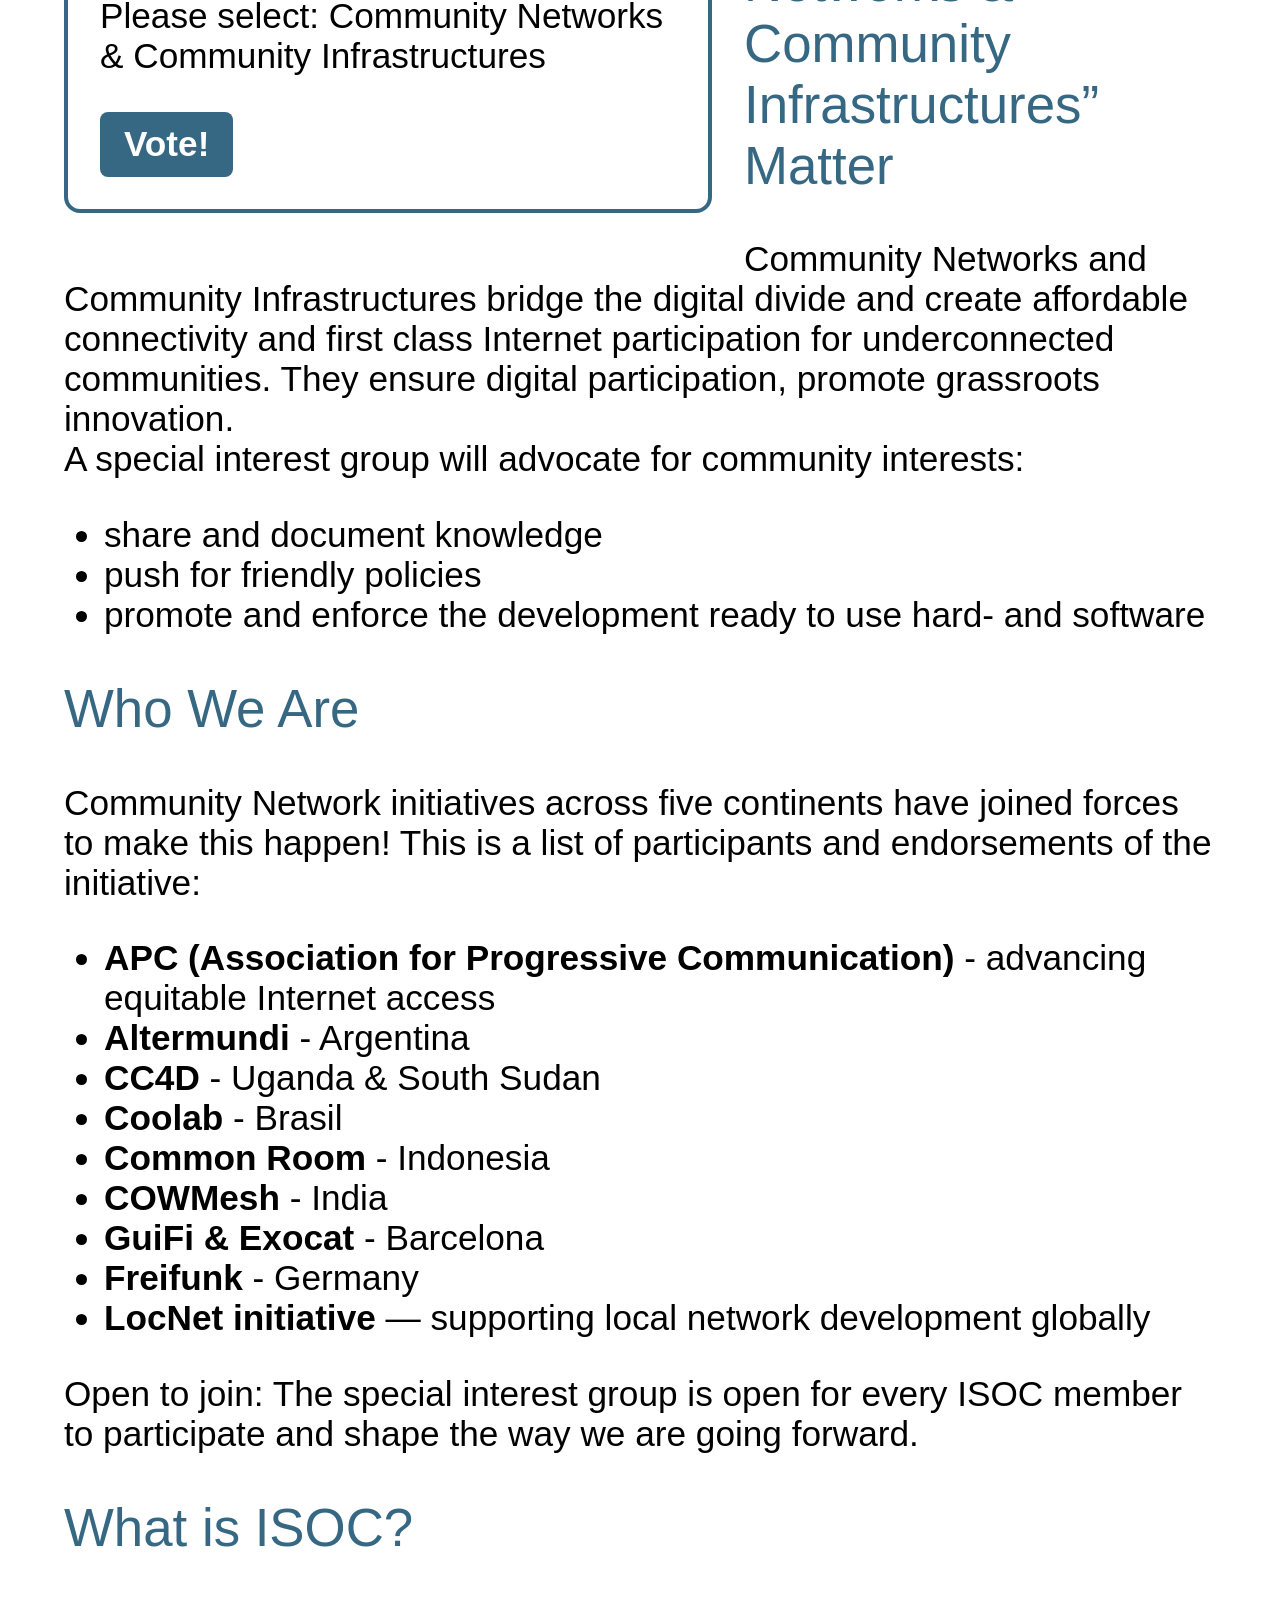
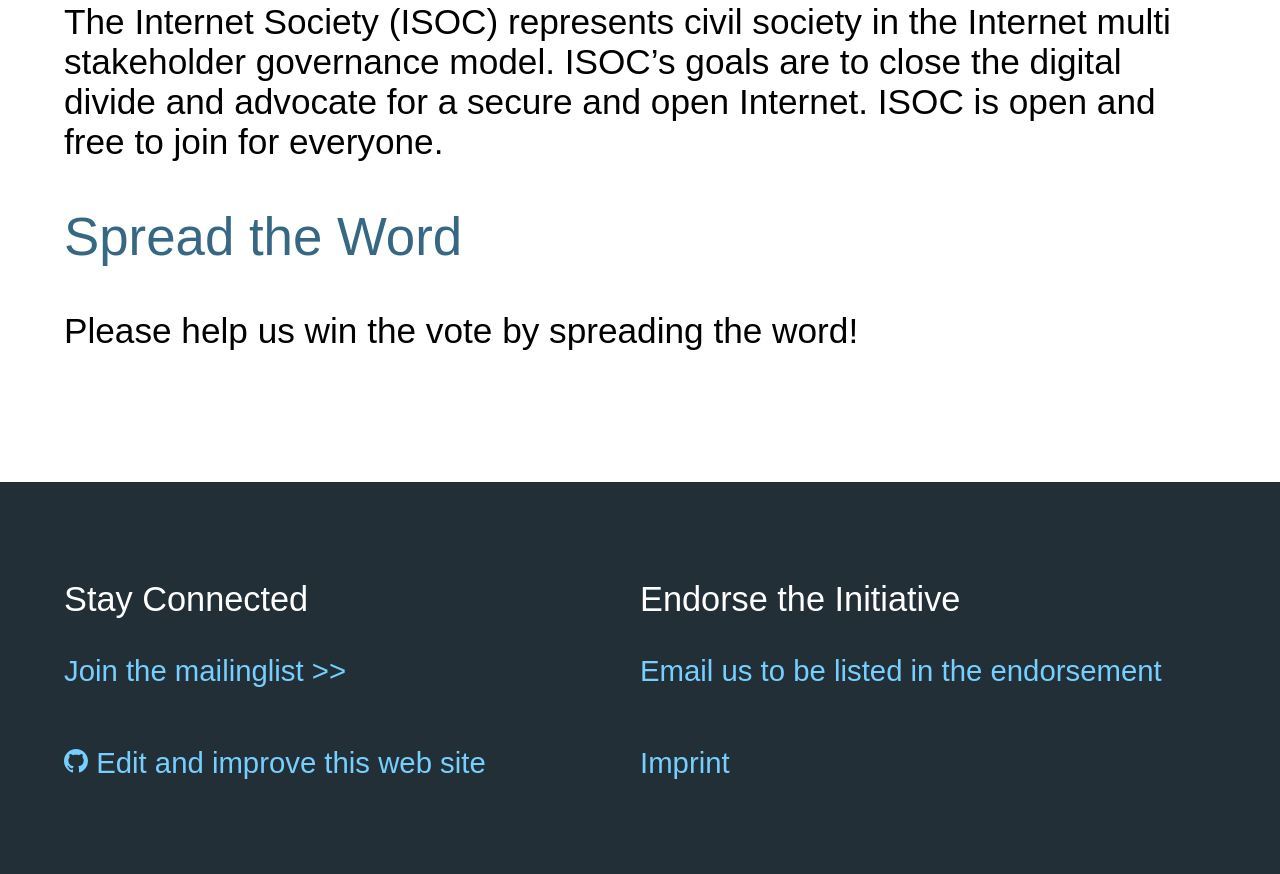
==== commit 1ded3e2b: "added github link" ====
--- a/index.html
+++ b/index.html
@@ -127,9 +127,22 @@
         <p><a href="mailto:isoc-cnci-sig@networkcommons.org">Email us to be listed in the endorsement</a>
         </p>
       </div>
+      <div>
+        <p>
+          <a href="https://github.com/NetworkCommons/CNCI-ISOC-SIG">
+            <svg height="24" width="24" viewBox="0 0 16 16" fill="currentColor" aria-label="GitHub">
+              <path
+                d="M8 0C3.58 0 0 3.58 0 8c0 3.54 2.29 6.53 5.47 7.59.4.07.55-.17.55-.38 0-.19-.01-.82-.01-1.49-2.01.37-2.53-.49-2.69-.94-.09-.23-.48-.94-.82-1.13-.28-.15-.68-.52-.01-.53.63-.01 1.08.58 1.23.82.72 1.21 1.87.87 2.33.66.07-.52.28-.87.51-1.07-1.78-.2-3.64-.89-3.64-3.95 0-.87.31-1.59.82-2.15-.08-.2-.36-1.02.08-2.12 0 0 .67-.21 2.2.82.64-.18 1.32-.27 2-.27.68 0 1.36.09 2 .27 1.53-1.04 2.2-.82 2.2-.82.44 1.1.16 1.92.08 2.12.51.56.82 1.27.82 2.15 0 3.07-1.87 3.75-3.65 3.95.29.25.54.73.54 1.48 0 1.07-.01 1.93-.01 2.2 0 .21.15.46.55.38A8.013 8.013 0 0016 8c0-4.42-3.58-8-8-8z">
+              </path>
+            </svg>
+            Edit and improve this web site</a>
+        </p>
+      </div>
+      <div>
+        <p><a href="https://foerderverein.freie-netzwerke.de/impressum/">Imprint</a></p>
+      </div>
     </div>
 
-    <p class="imprint"><a href="https://foerderverein.freie-netzwerke.de/impressum/">Imprint</a></p>
   </footer>
 </body>
 
--- a/vote-now.css
+++ b/vote-now.css
@@ -5,6 +5,7 @@
     --page-width: 88rem;
     --footer-background: #232f36;
     --footer-text-color: #ffffff;
+    --footer-link-color: #76cfff;
 }
 
 @media screen and (max-width: 1120px) {
@@ -147,22 +148,28 @@
     font-size: smaller;
 }
 
-footer .imprint,
+footer a {
+    color: var(--footer-link-color);
+}
+
 footer .flex {
     max-width: var(--page-width);
     margin: auto;
 }
 
 @media screen and (min-width: 1120px) {
+    footer .flex {
+        display: flex;
+        flex-wrap: wrap;
+    }
+
+    footer .flex div {
+        width: 50%;
+    }
+}
+
+@media screen and (max-width: 1120px) {
     footer {
         padding: 2rem;
     }
-
-    footer .flex {
-        display: flex;
-    }
-
-    footer .flex div {
-        flex: 1;
-    }
 }
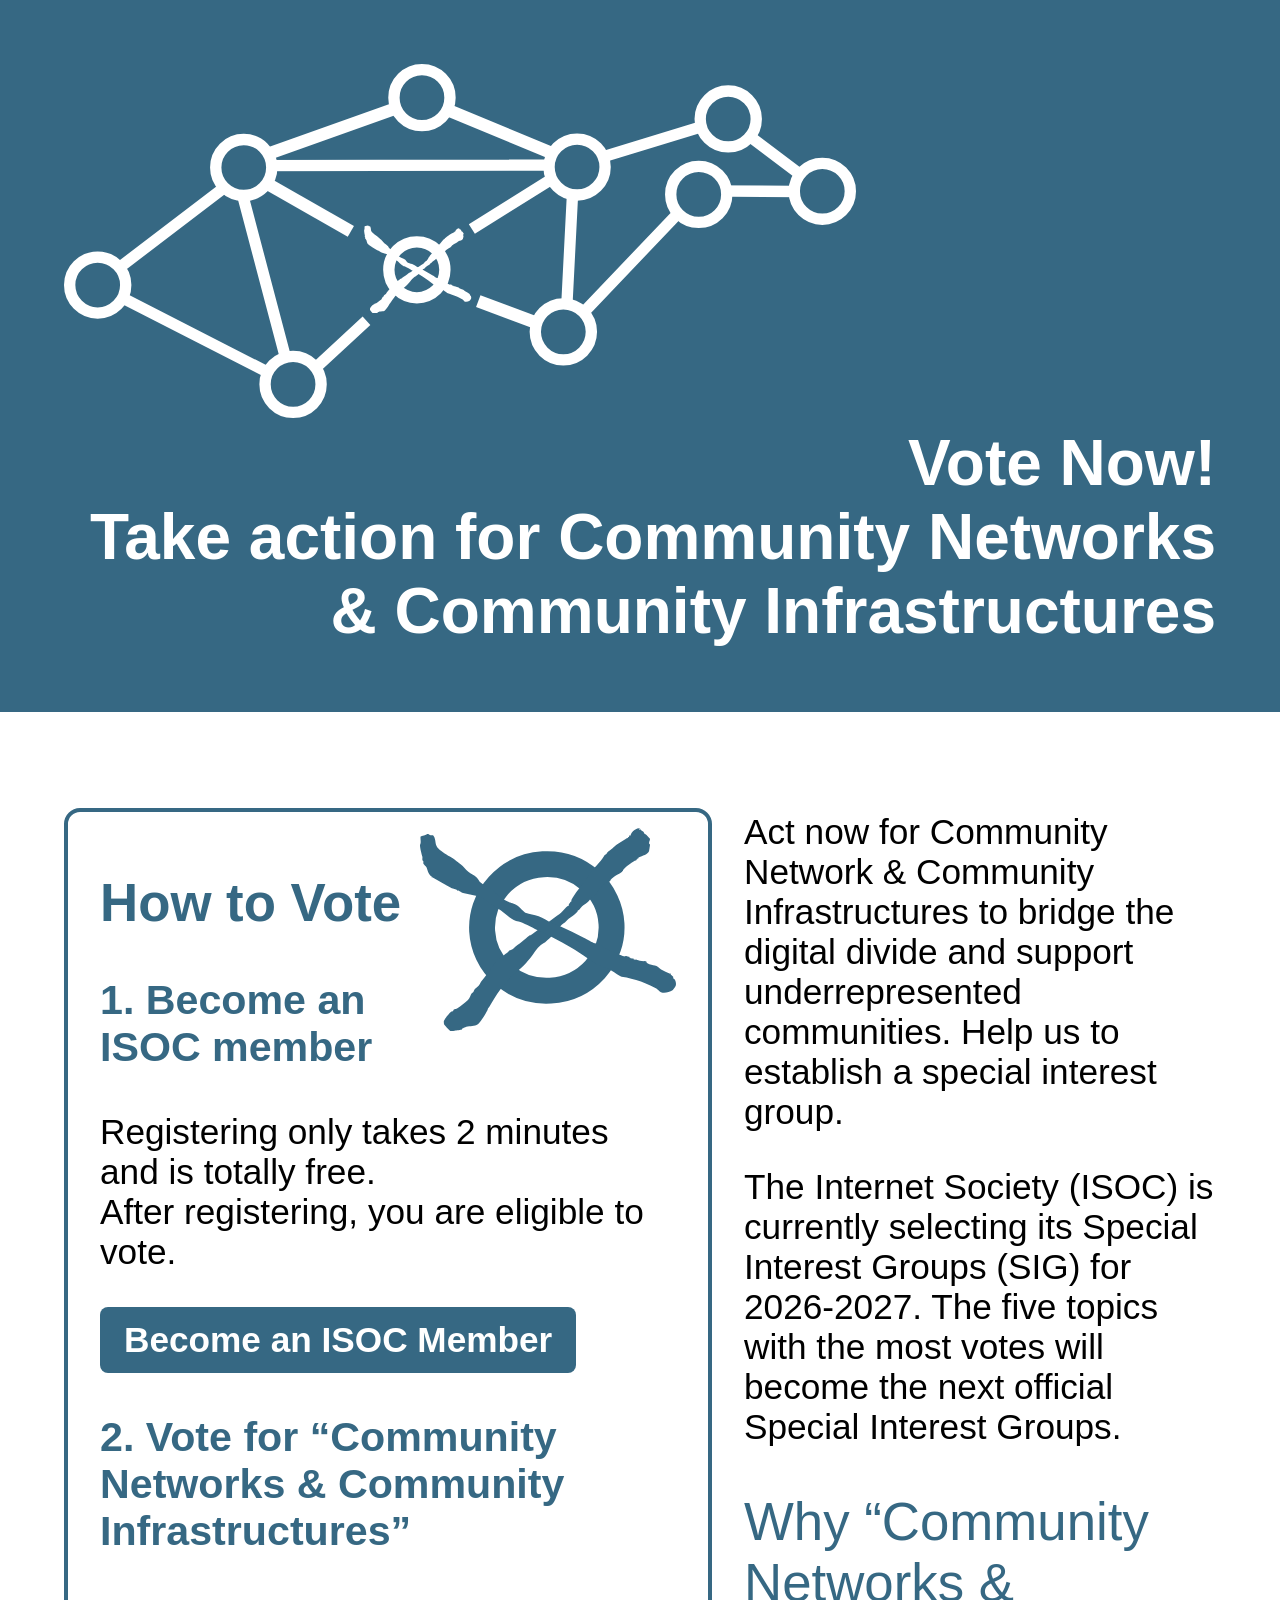
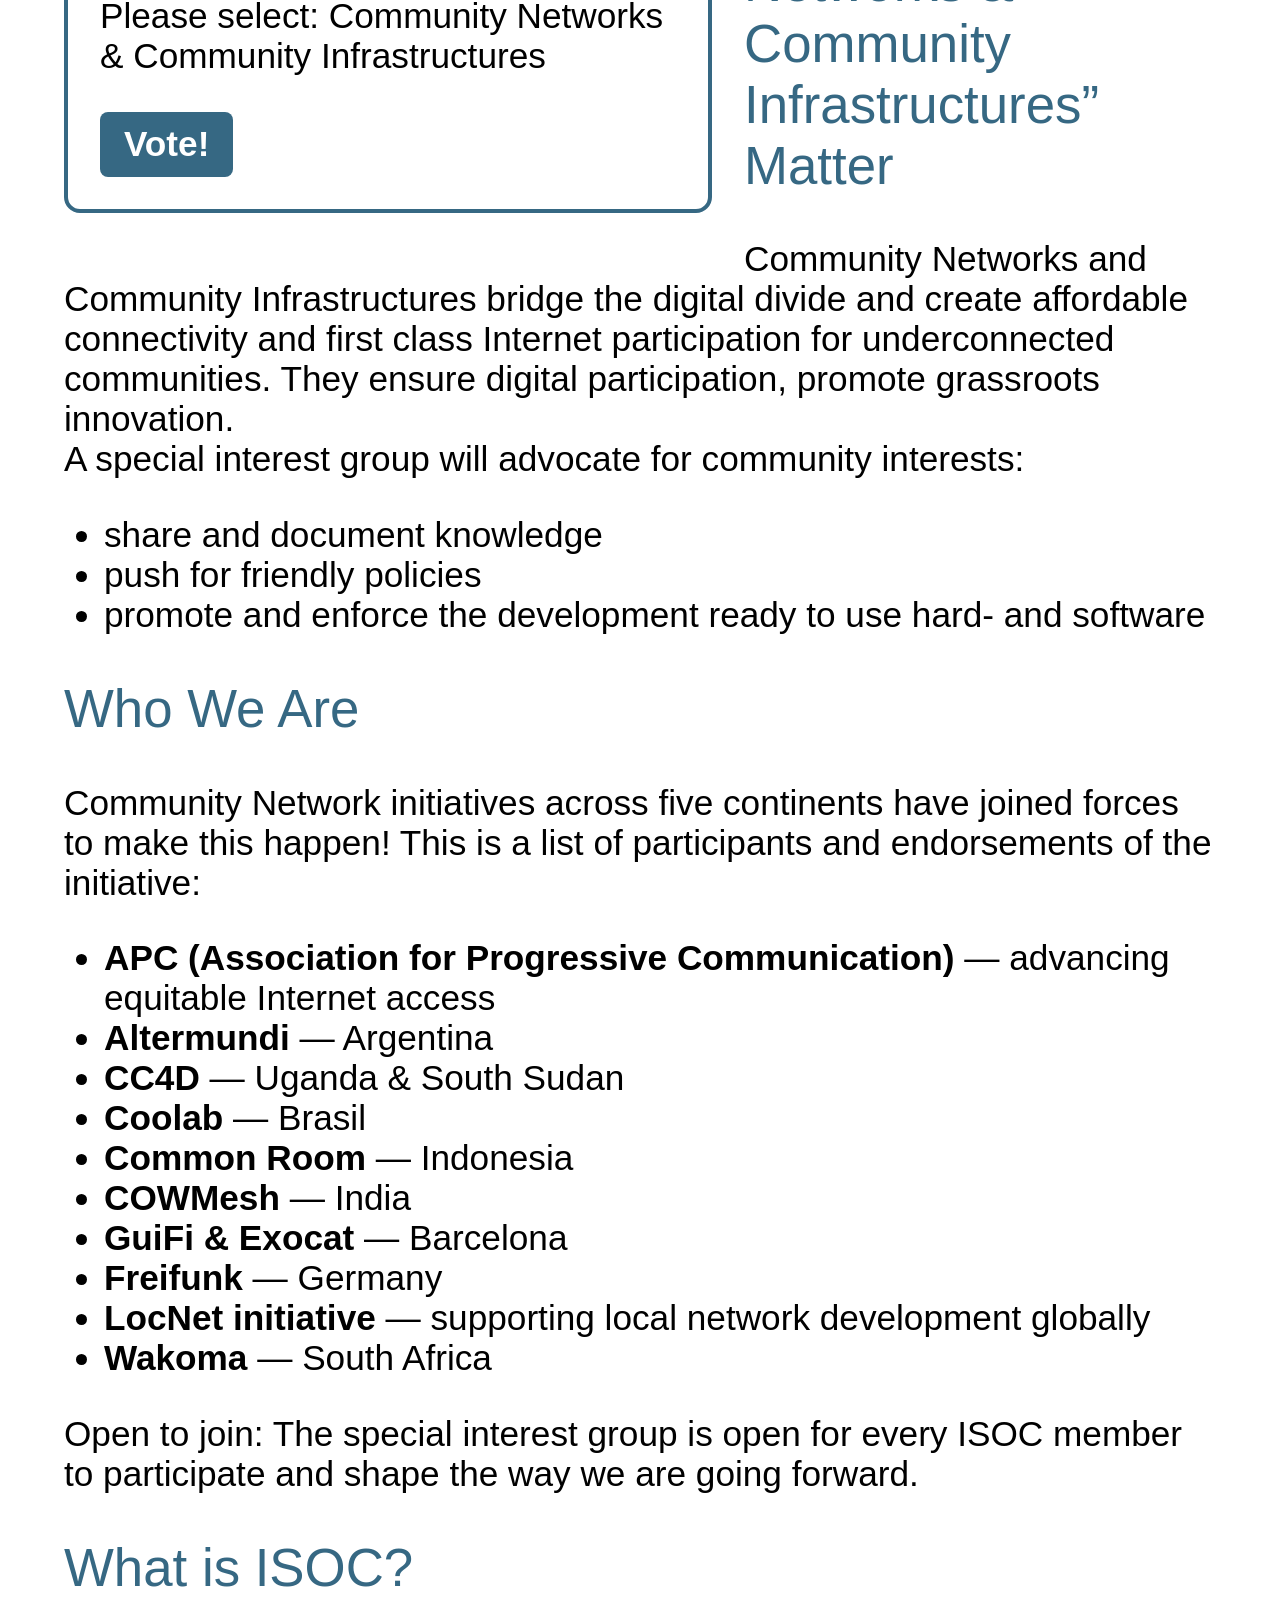
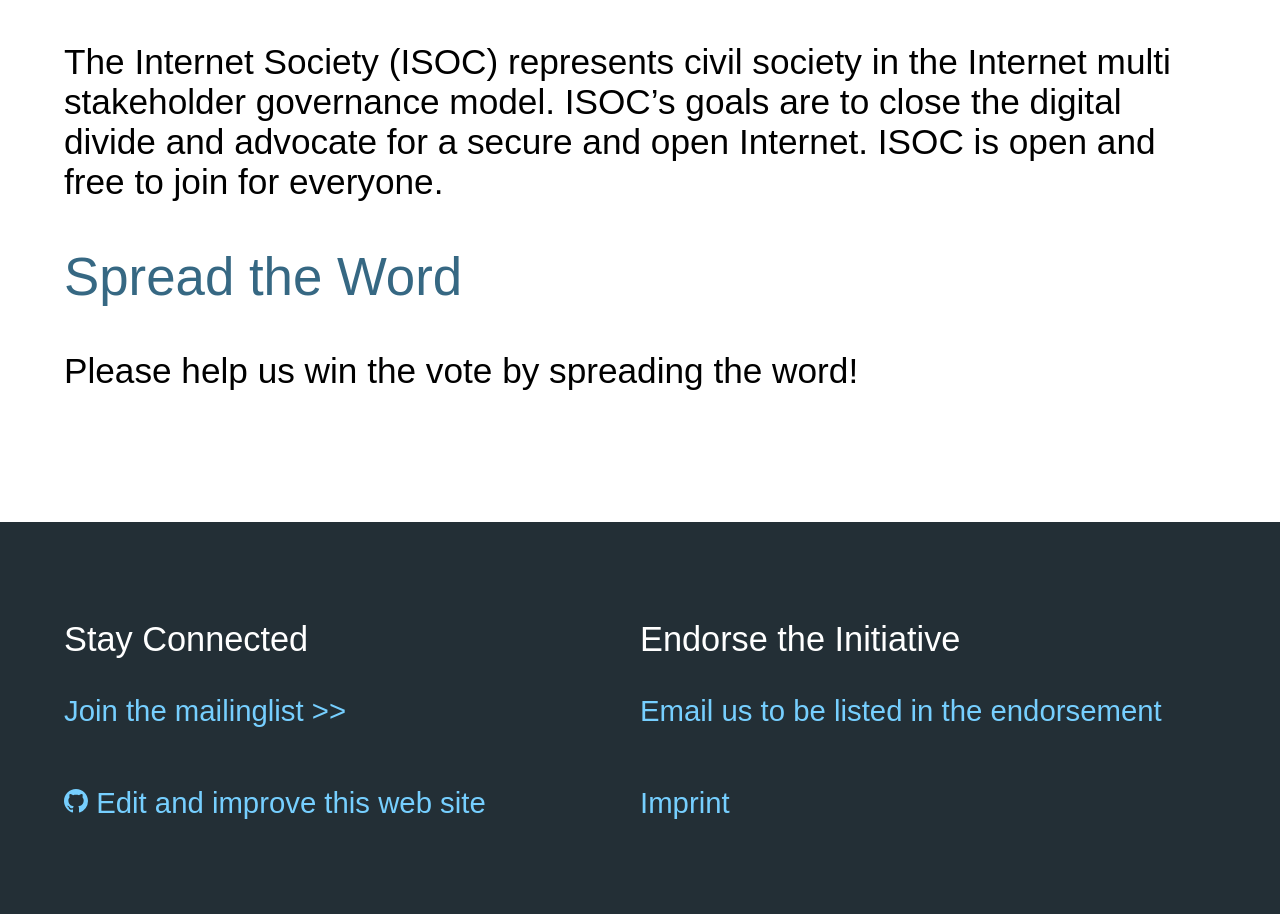
==== commit 41a7ed1f: "added wakomas endorsement" ====
--- a/index.html
+++ b/index.html
@@ -86,15 +86,16 @@
         This is a list of participants and endorsements of the initiative:
       </p>
       <ul>
-        <li><strong>APC (Association for Progressive Communication)</strong> - advancing equitable Internet access</li>
-        <li><strong>Altermundi</strong> - Argentina</li>
-        <li><strong>CC4D</strong> - Uganda & South Sudan</li>
-        <li><strong>Coolab</strong> - Brasil</li>
-        <li><strong>Common Room</strong> - Indonesia</li>
-        <li><strong>COWMesh</strong> - India</li>
-        <li><strong>GuiFi & Exocat</strong> - Barcelona</li>
-        <li><strong>Freifunk</strong> - Germany</li>
+        <li><strong>APC (Association for Progressive Communication)</strong> — advancing equitable Internet access</li>
+        <li><strong>Altermundi</strong> — Argentina</li>
+        <li><strong>CC4D</strong> — Uganda & South Sudan</li>
+        <li><strong>Coolab</strong> — Brasil</li>
+        <li><strong>Common Room</strong> — Indonesia</li>
+        <li><strong>COWMesh</strong> — India</li>
+        <li><strong>GuiFi & Exocat</strong> — Barcelona</li>
+        <li><strong>Freifunk</strong> — Germany</li>
         <li><strong>LocNet initiative</strong> — supporting local network development globally</li>
+        <li><strong>Wakoma</strong> — South Africa</li>
       </ul>
       <p>Open to join: The special interest group is open for every ISOC member to participate and shape the way we are
         going forward.
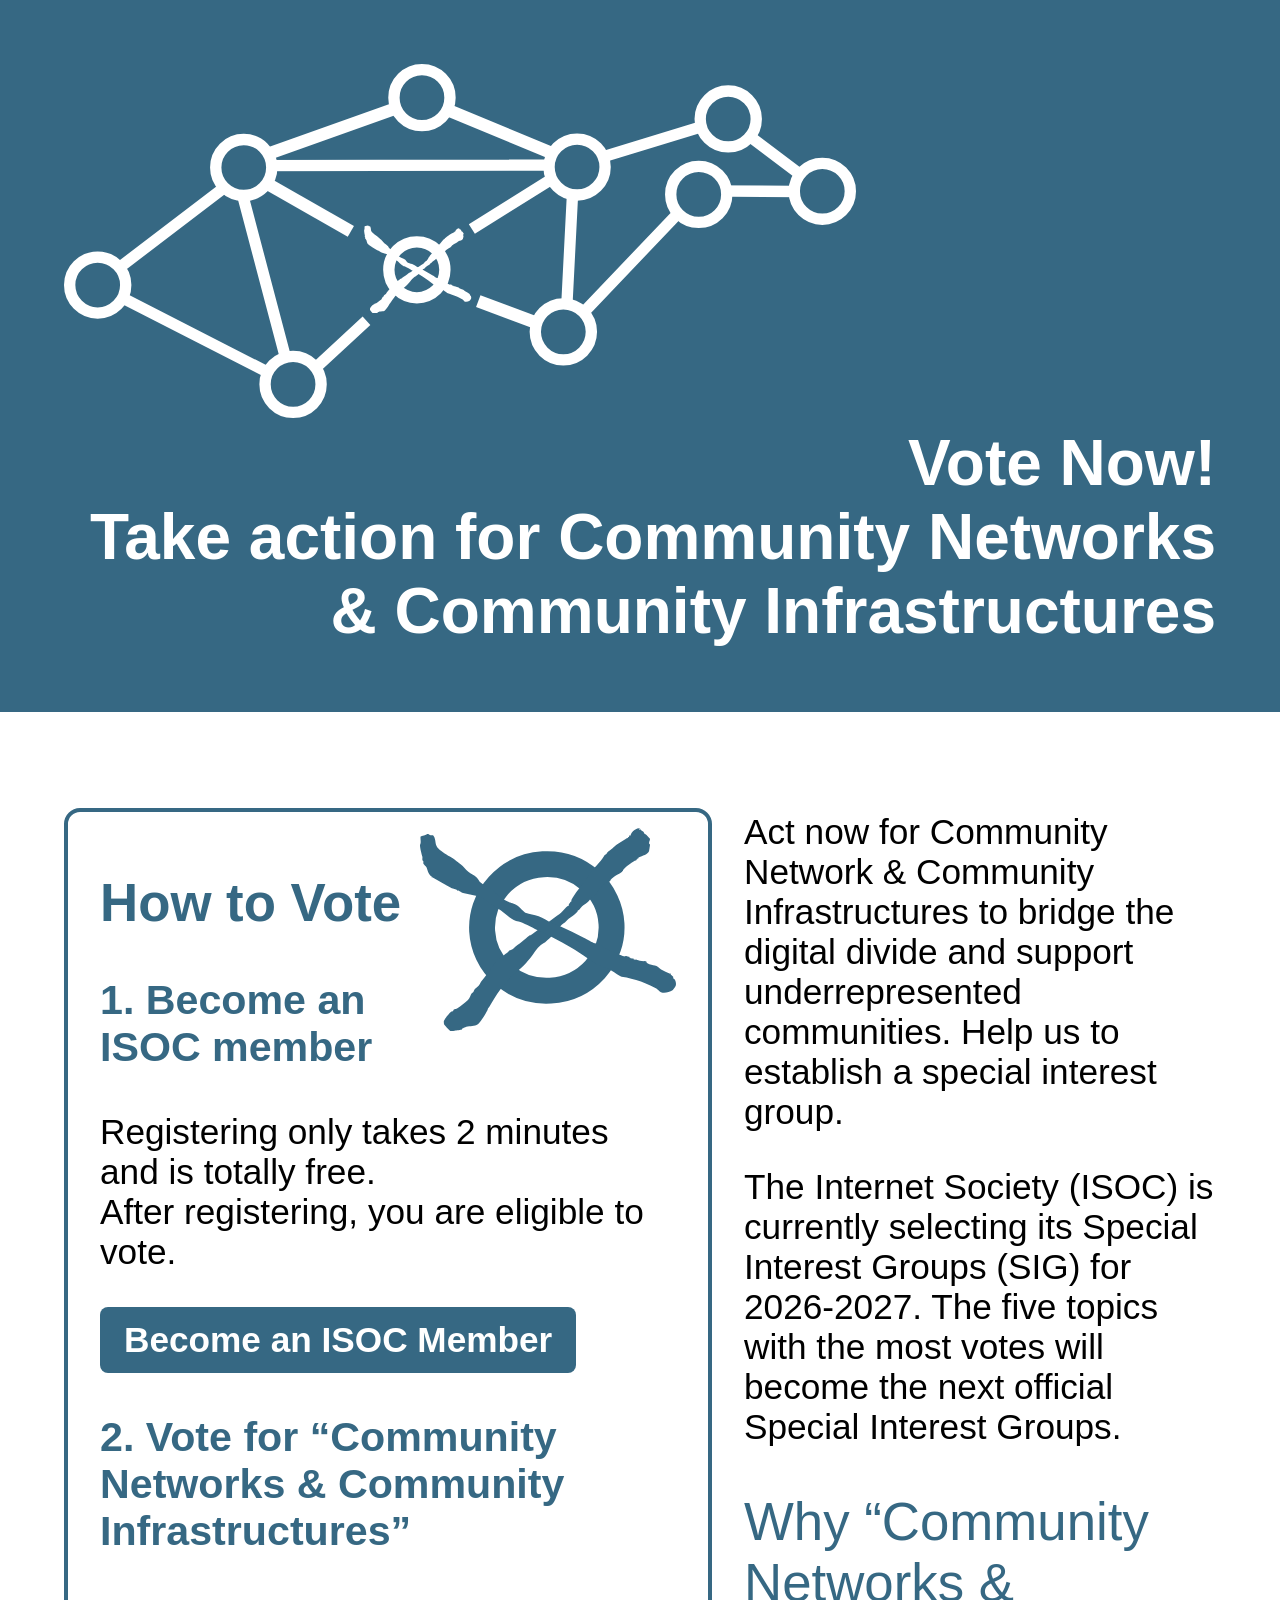
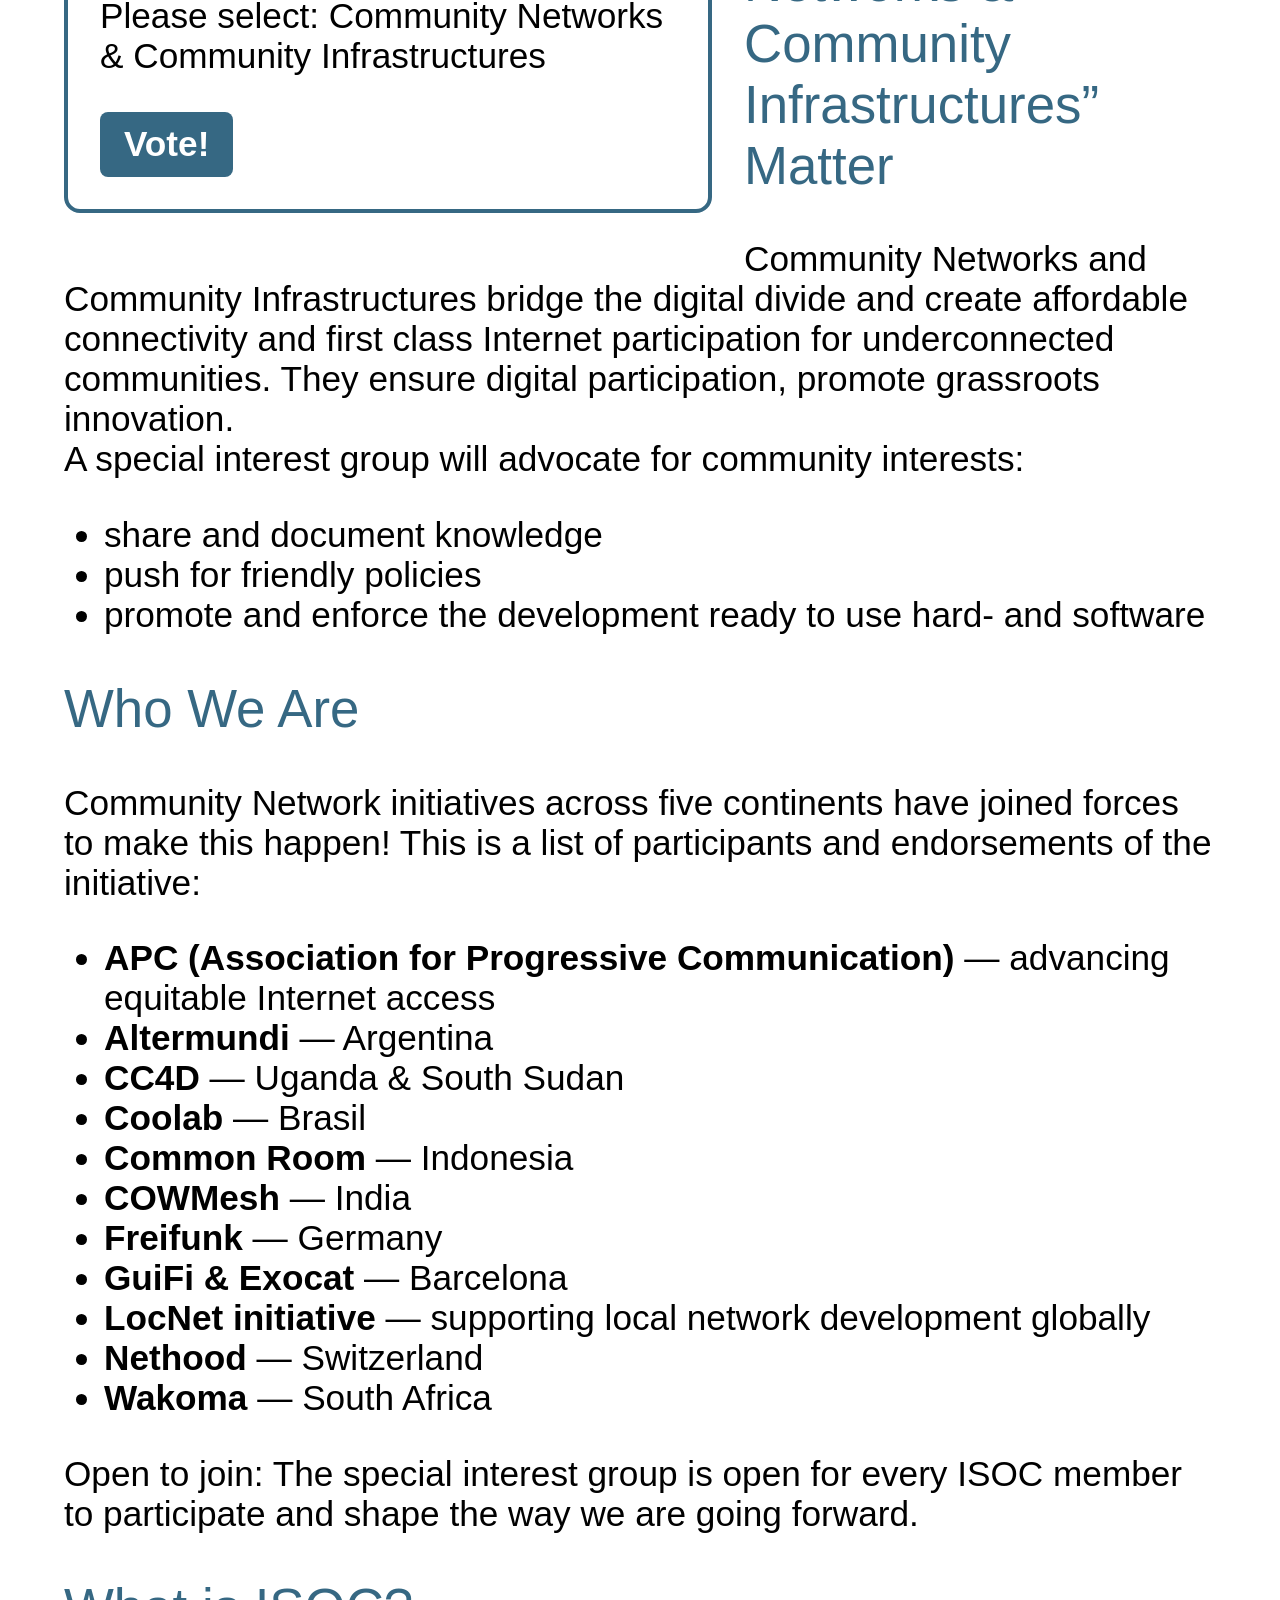
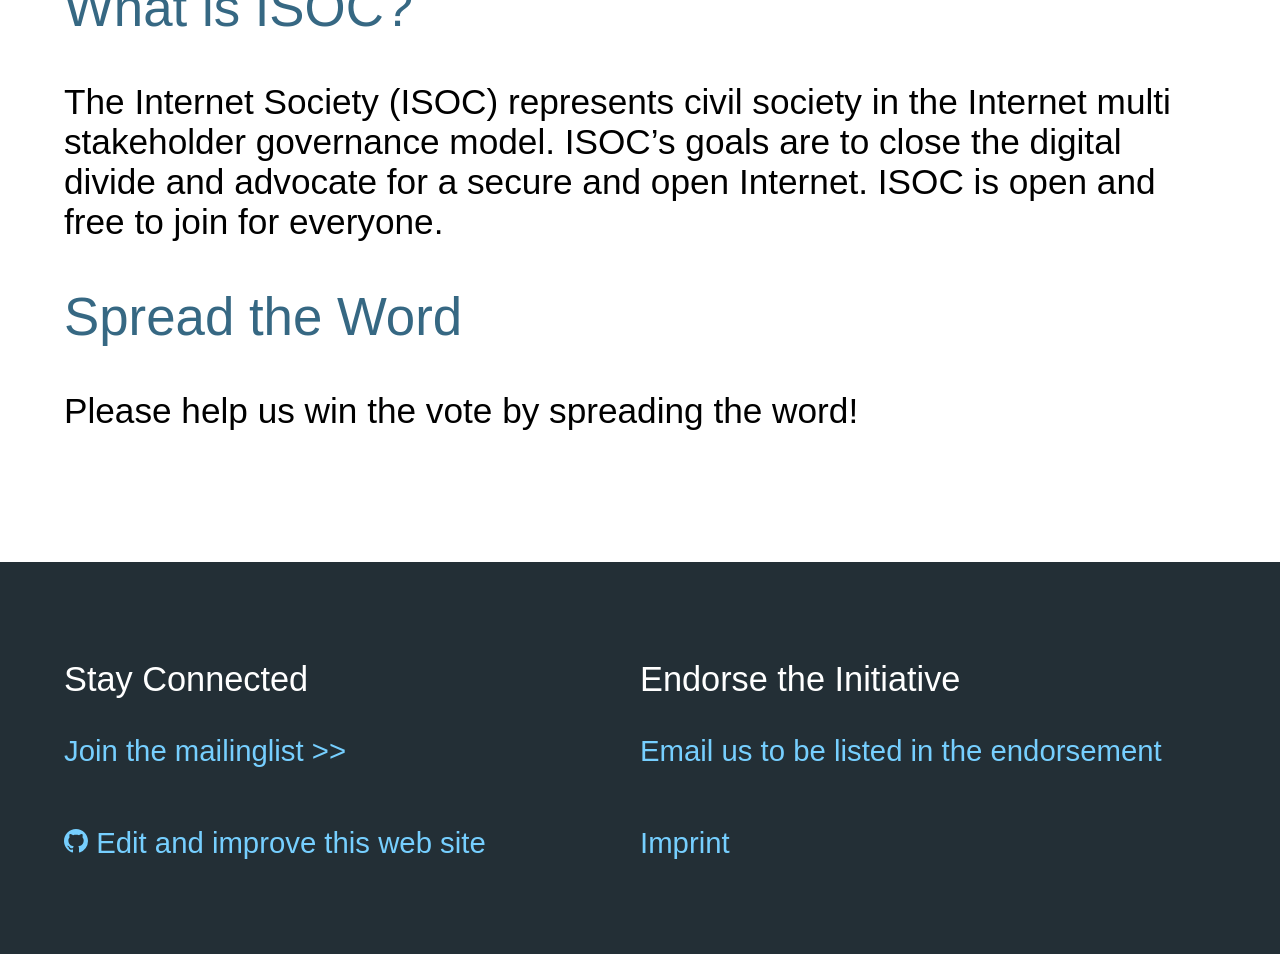
==== commit d0a14b82: "added nethood endorsement" ====
--- a/index.html
+++ b/index.html
@@ -92,9 +92,10 @@
         <li><strong>Coolab</strong> — Brasil</li>
         <li><strong>Common Room</strong> — Indonesia</li>
         <li><strong>COWMesh</strong> — India</li>
+        <li><strong>Freifunk</strong> — Germany</li>
         <li><strong>GuiFi & Exocat</strong> — Barcelona</li>
-        <li><strong>Freifunk</strong> — Germany</li>
         <li><strong>LocNet initiative</strong> — supporting local network development globally</li>
+        <li><strong>Nethood</strong> — Switzerland</li>
         <li><strong>Wakoma</strong> — South Africa</li>
       </ul>
       <p>Open to join: The special interest group is open for every ISOC member to participate and shape the way we are
